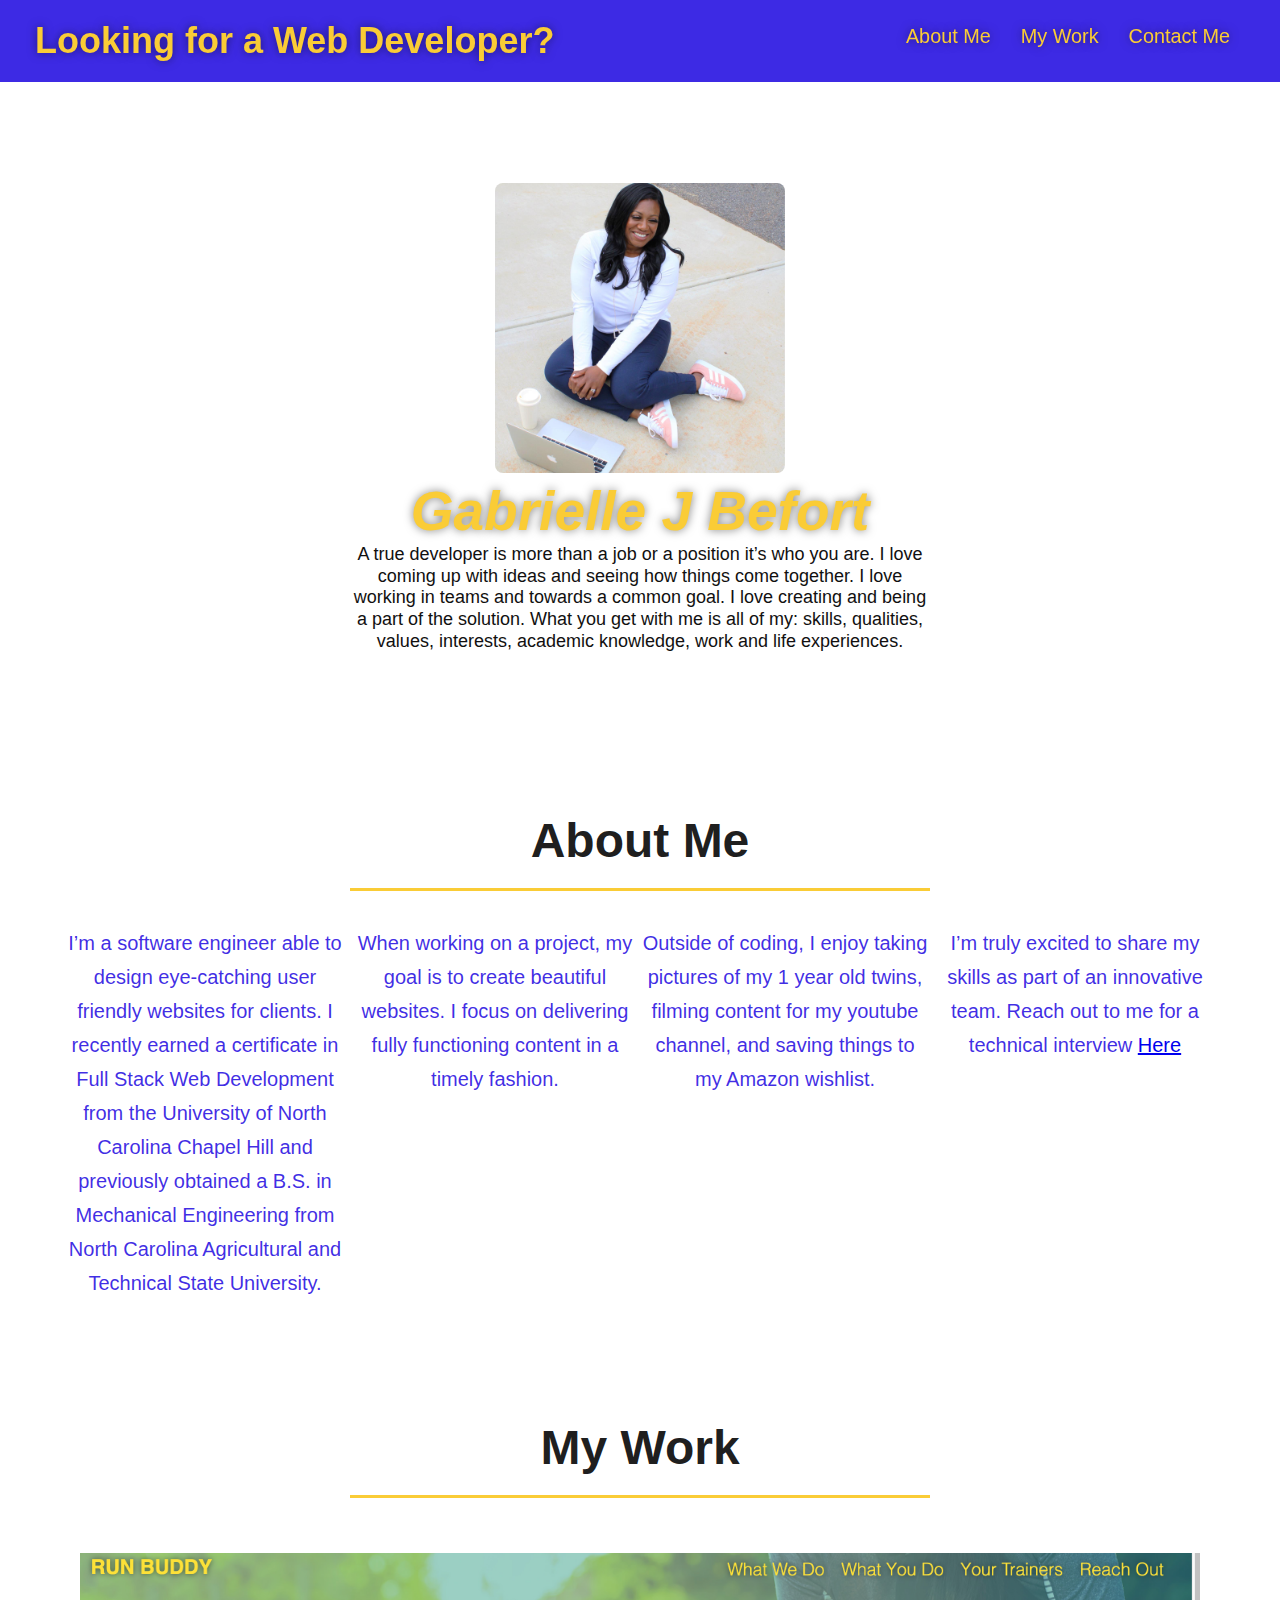
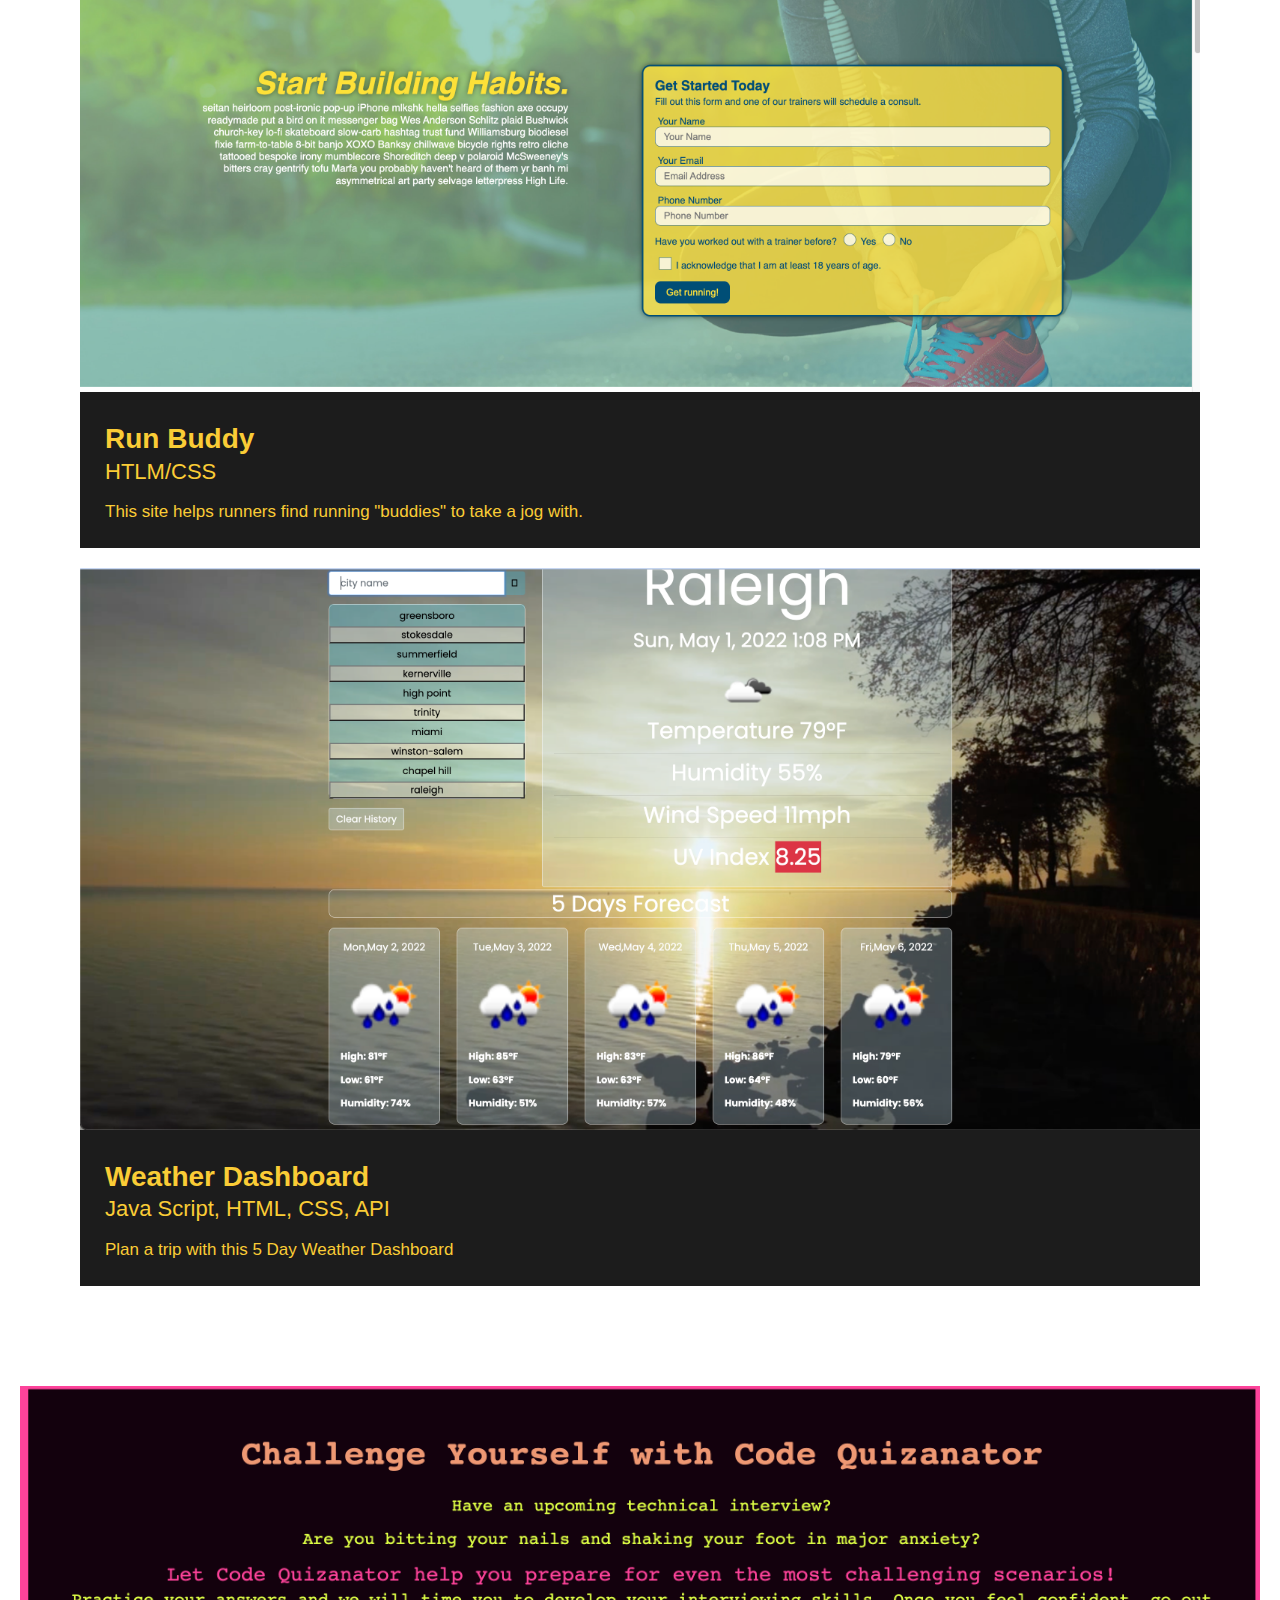
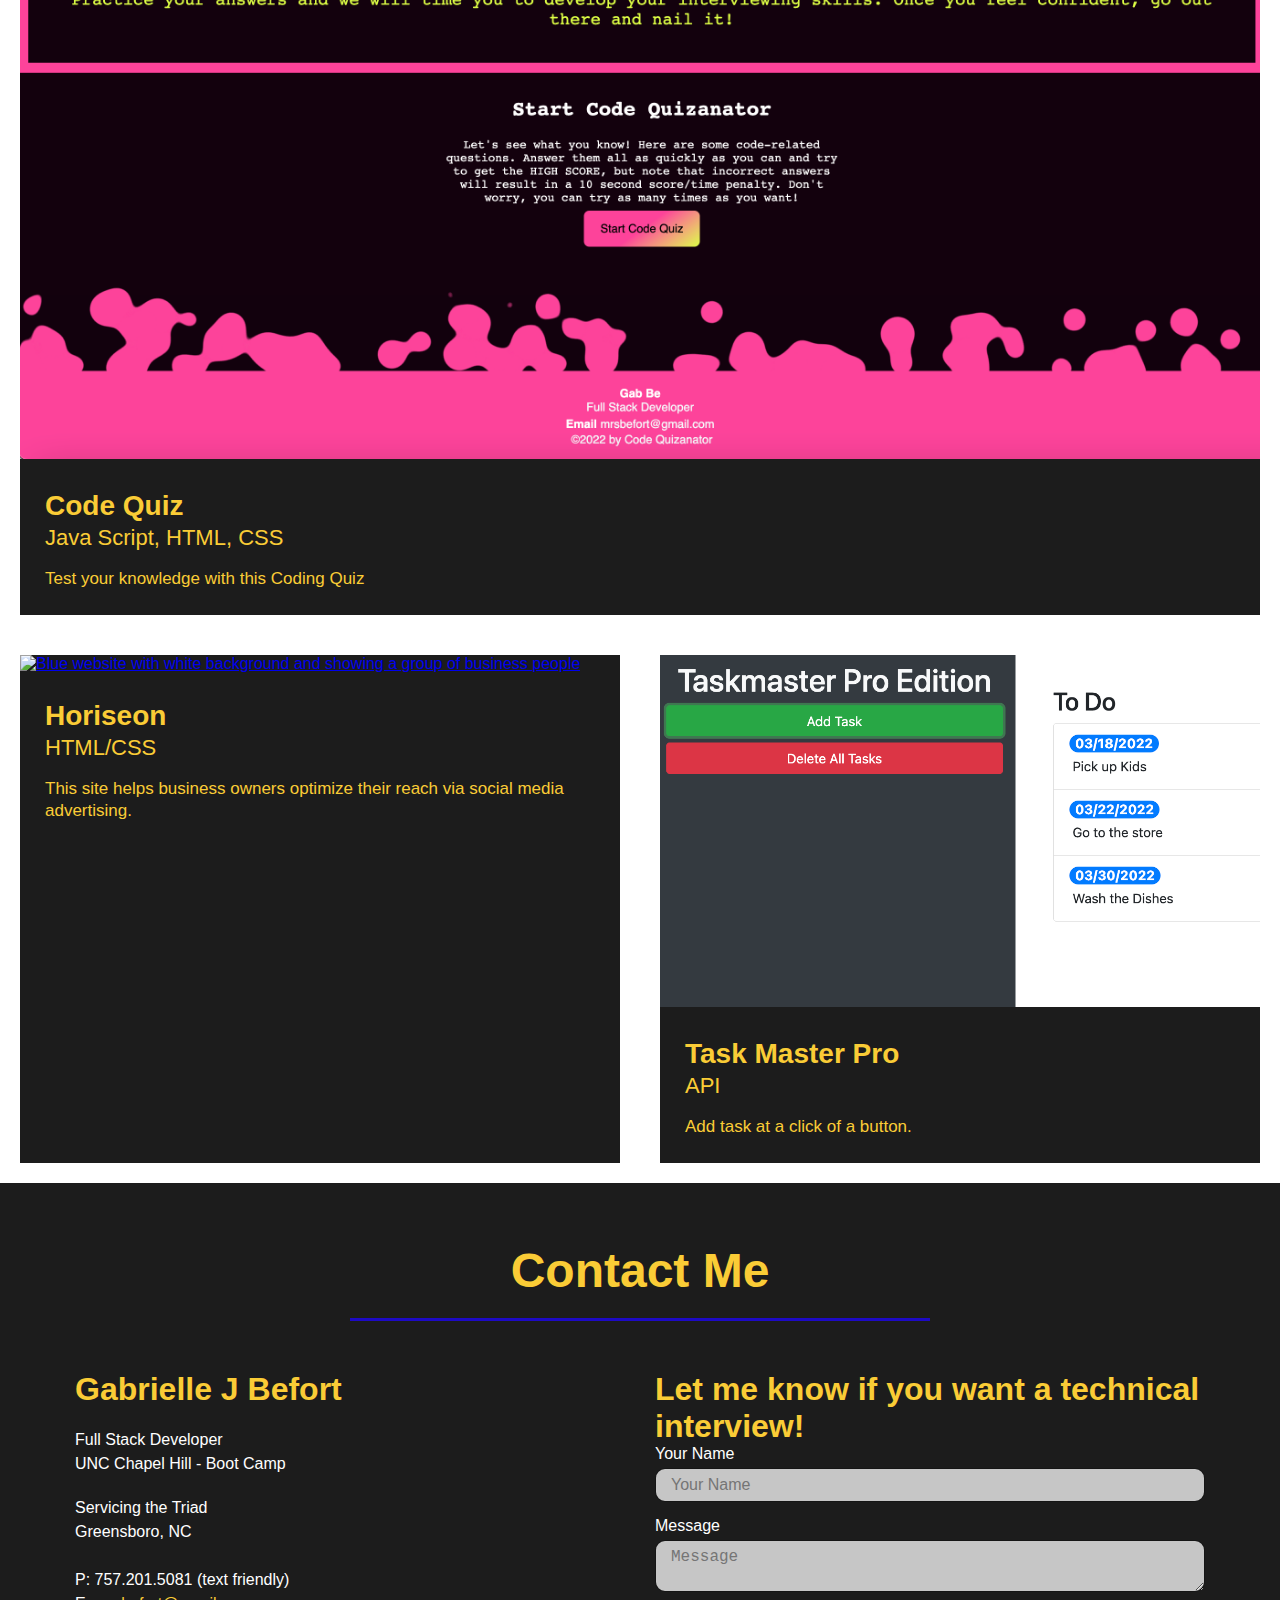
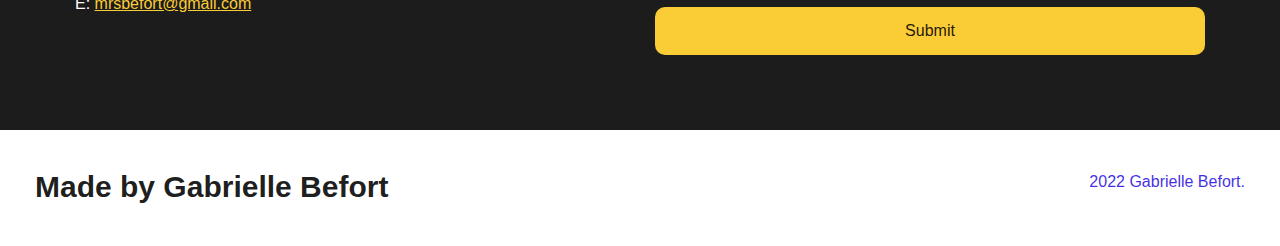
==== index.html @ c963611e "updated profile text" ====
<!DOCTYPE html>
<html lang="en">
  <head>
    <meta charset="UTF-8" />
    <meta name="viewport" content="width=device-width, initial-scale=1.0" />
    <link rel="stylesheet" href="./assets/css/style.css">
    <title>Welcome to my Portfolio</title>
  </head>

  <body>
    <!-- navigation tags on the top header section-->
    <header>
      <h1>
        Looking for a Web Developer?
      </h1>
      <nav>
        <ul>
          <li>
            <a href="#About">About Me</a>
          </li>        
          <li>
            <a href="#Work">My Work</a>
          </li>
          <li>
            <a href="#Contact">Contact Me</a>
          </li>
        </ul>
      </nav>
    </header>
    <!-- end navigation -->

    <!-- Header Start -->
    <section class="hero">
      <div class="hero-cta">
        <img class="pic" src="./assets/images/hero-bg.jpeg">
        <h2>Gabrielle J Befort</h2>
        <p>
            A true developer is more than a job or a position it’s who you are. 
            I love coming up with ideas and seeing how things come together. 
            I love working in teams and towards a common goal. 
            I love creating and being a part of the solution. 
            What you get with me is all of my: skills, qualities, values, interests, 
            academic knowledge, work and life experiences. 
        </p>
      </div>
    </section>
    <!-- End Header -->
    <!-- "About Me" start - <section> -->
    <section id="About" class="intro">
      <div class="flex-row">
        <h2 class="section-title primary-border">
          About Me
        </h2>
      </div>
      <div class="flex-row">
        <p>
          I’m a software engineer able to design eye-catching user friendly websites for clients. I recently earned a certificate in Full Stack Web Development from the University of North Carolina Chapel Hill and previously obtained a B.S. in Mechanical Engineering from North Carolina Agricultural and Technical State University. 
        </p>
        <p>
          When working on a project, my goal is to create beautiful websites. I focus on delivering fully functioning content in a timely fashion. 
        </p>
        <p>
          Outside of coding, I enjoy taking pictures of my 1 year old twins, filming content for my youtube channel, and saving things to my Amazon wishlist.
        </p>
          <p>
          I’m truly excited to share my skills as part of an innovative team. Reach out to me for a technical interview  <a href="#Contact">Here</a>
           </p>
      </div>
    </section>
    <!-- end "About Me" -->

    <!-- "My work" start -->
    <section id="Work">
      <div class="flex-row">
        <h2 class="section-title primary-border">
          My Work
        </h2>
      </div>

      <article class="trainer">
        <a href="https://mrsbefort.github.io/RunRun/">
        <img src="./assets/images/trainer-1.jpg" alt="Running shoe, green webpage showing yellow sign up form" />
      </a>
        <div class="trainer-bio">
          <h3 class="trainer-name">Run Buddy</h3>
          <h4 class="trainer-role">HTLM/CSS</h4>
          <p>This site helps runners find running "buddies" to take a jog with.</p>
        </div>
      </article>

      <article class="trainer">
        <a href="https://mrsbefort.github.io/weatherapp/">
        <img src="./assets/images/image3.png" alt="River in background and sample of forcast showing temp, windspeed, and humitiy" />
        </a>
        <div class="trainer-bio">
          <h3 class="trainer-name">Weather Dashboard</h3>
          <h4 class="trainer-role">Java Script, HTML, CSS, API</h4>
          <p>Plan a trip with this 5 Day Weather Dashboard</p>
        </div>
      </article>
    </div>
  </section>

  <article class="trainer">
    <a href="https://mrsbefort.github.io/coding-quiz/">
    <img src="./assets/images/i1.png" alt="Black background and pink words with a quiz in the center" />
    </a>
    <div class="trainer-bio">
      <h3 class="trainer-name">Code Quiz</h3>
      <h4 class="trainer-role">Java Script, HTML, CSS</h4>
      <p>Test your knowledge with this Coding Quiz</p>
    </div>
  </article>

      <div class="trainers">
        <article class="trainer">
          <a href="https://mrsbefort.github.io/horiseon/">
          <img src="./assets/images/trainer-2.jpg" alt="Blue website with white background and showing a group of business people" />
        </a>
          <div class="trainer-bio">
            <h3 class="trainer-name">Horiseon</h3>
            <h4 class="trainer-role">HTML/CSS</h4>
            <p>This site helps business owners optimize their reach via social media advertising.</p>
            </div>
          </article>

    <article class="trainer">
      <a href="https://mrsbefort.github.io/taskmaster-pro/">
      <img src="./assets/images/trainer-4.jpg" alt="Table showing to add task" />
      </a>
      <div class="trainer-bio">
        <h3 class="trainer-name">Task Master Pro</h3>
        <h4 class="trainer-role">API</h4>
        <p>Add task at a click of a button.</p>
      </div>
    </article>

   
  </div>
</section>
    <!-- "my work" end -->

    <!-- "contact me" -->
    <section id="Contact" class="contact">
      <div class="flex-row">
        <h2 class="section-title secondary-border">
          Contact Me
        </h2>
      </div>

      <div class="contact-info">
        <div>
          <h3>Gabrielle J Befort</h3>
          <p>
            Full Stack Developer 
            <br/>
            UNC Chapel Hill - Boot Camp
          </p>

          <address>
            Servicing the Triad <br/>
            Greensboro, NC <br/>
            <br/>
            P: 757.201.5081 (text friendly)<br/>
            E: <a href="mailto:mrsbefort@gmail.com">mrsbefort@gmail.com</a>
          </address>
          
        </div>

        <div class="contact-form">
          <h3>Let me know if you want a technical interview!</h3>
          <form>
            <label for="contact-name">Your Name</label>
            <input type="text" id="contact-name" placeholder="Your Name" />
        
            <label for="contact-message">Message</label>
            <textarea id="contact-message" placeholder="Message"></textarea>
        
            <button type="submit">Submit</button>
          </form>
        </div>
      </div>
    </section>
    <!-- "contact me" end -->

    <!-- footer -->
    <footer>
      <h2>Made by Gabrielle Befort</h2>
      <div>
       2022 Gabrielle Befort.
      </div>
    </footer>
    <!-- footer end -->
  </body>
</html>
---- assets/css/style.css ----
:root {
    --primary-color: #facc36;
    --secondary-color: rgba(0, 0, 0, 0.89);
    --tertiary-color: rgba(30, 8, 224, 0.863);
  }

  * {
    box-sizing: border-box;
    margin: 0;
    padding: 0;
  }
  
  body {
    color: var(--tertiary-color);
    font-family: Helvetica, Arial, sans-serif;
  }
  
  
  /* HEADER / NAV BAR STYLES START */
  
  header {
    padding: 20px 35px;
    background-color: var(--tertiary-color);
    display: flex;
    justify-content: space-between;
    flex-wrap: wrap;
    position: sticky;
    position: -webkit-sticky;
    top: 0;
  }
  
  header h1 {
    font-weight: bold;
    margin: 0;
    font-size: 36px;
    color: var(--primary-color);
    text-shadow: 0 0 10px rgba(0, 0, 0, 0.5);
  }
  
  header a {
    text-decoration: none;
    color: var(--primary-color);
  }
  
  header nav {
    margin: 5px 0;
  }
  
  header nav ul {
    display: flex;
    flex-wrap: wrap;
    justify-content: space-between;
    align-items: center;
    list-style: none;
  }
  
  header nav ul li a {
    padding: 10px 15px;
    font-weight: lighter;
    font-size: 1.55vw;
    text-shadow: 0 0 10px rgba(0, 0, 0, 0.5);
  }
  
  header nav ul li a:hover {
    background: var(--primary-color);
    color: var(--secondary-color);
    border-radius: 15px;
    text-shadow: none;
  }
  
  /* HEADER / NAVBAR STYLES END */
  
  
  
  /* FOOTER STYLES START */
  footer {
  
    padding: 40px 35px;
    display: flex;
    justify-content: space-between;
    flex-wrap: wrap;
    width: 100%;
  }
  
  footer h2 {
    color: var(--secondary-color);
    font-size: 30px;
    margin: 0;
  }
  
  footer div {
    line-height: 1.5;
    text-align: right;
  }
  
  footer a {
    color: var(--secondary-color);
  }
  /* END FOOTER STYLES */
  
  /* STYLE ALL SECTION TAGS */
  section {
    padding: 60px;
  }
  
  /* HERO STYLES START */
  .hero {
   
   
    display: flex;
    justify-content: center;
    flex-wrap: wrap;
    align-items: flex-start;
  
    
  }

  .pic {
 max-width: 50%;
  height: auto;
  border-radius: 8px;
  }

  .hero-cta {
    width: 50%;
    text-align: center;
    margin: 3.5%;
    color: rgb(17, 16, 16);
    font-size: 18px;
    line-height: 1.2;
  }
  
  .hero-cta h2 {
    font-style: italic;
    font-size: 55px;
    color: var(--primary-color);
    text-shadow: 0 0 10px rgba(0, 0, 0, 0.5);
  }
  /* HERO STYLES END */
  
  
  /* SECTION TITLE STYLES START */
  .section-title {
    font-size: 48px;
    border-bottom: 3px solid;
    color: var(--secondary-color);
    padding-bottom: 20px;
    text-align: center;
    margin: 0 auto 35px auto;
    width: 50%;
  }
  
  .primary-border {
    border-color: var(--primary-color);
  }
  
  .secondary-border {
    border-color: var(--tertiary-color);
  }
  /* SECTION TITLE STYLES END */
  
  /* About Me STYLES */
  .intro p {
    line-height: 1.7;
    color: var(--tertiary-color);
    width: 80%;
    margin: 0 auto;
    font-size: 20px;
    text-align: center;
  }
  /* About Me STYLES END */
  

  /* My Portfolio Examples START */
  .trainers {
    width: 100%;
    margin: 0 auto;
    display: flex;
    flex-wrap: wrap;
    justify-content: space-around;
  }
  
  .own {
    width: 100;
    height: 40%;
  }
  .trainer {
    margin: 20px;
    flex: 1;
    background: var(--secondary-color);
    color: var(--primary-color);
  }
  
  .trainer img {
    width: 100%;
  }
  
  .trainer-bio {
    padding: 25px;
    line-height: 1.3;
  }
  
  .trainer-bio h3 {
    font-size: 28px;
  }
  
  .trainer-bio h4 {
    font-weight: lighter;
    font-size: 22px;
    margin-bottom: 15px;
  }
  
  .trainer-bio p {
    font-size: 17px;
  }
  /* My Portfolio Examples STYLES END */
  
  /* REACH OUT STYLES START */
  .contact {
    background: var(--secondary-color);
  }
  
  .contact h2 {
    color: var(--primary-color);
  }
  
  .contact-info {
    display: flex;
    justify-content: space-between;
    flex-wrap: wrap;
  }
  
  .contact-info > * {
    flex: 1;
    margin: 15px;
  }
  
  .contact-info iframe {
    height: 400px;
  }
  
  .contact-info div {
    color: white;
  }
  
  .contact-info h3 {
    color: var(--primary-color);
    font-size: 32px;
  }
  
  .contact-info p, .contact-info address {
    margin: 20px 0;
    line-height: 1.5;
    font-size: 16px;
    font-style: normal;
  }
  
  .contact-form input, .contact-form textarea {
    border: 1px solid var(--secondary-color);
    display: block;
    padding: 7px 15px;
    font-size: 16px;
    color: var(--secondary-color);
    width: 100%;
    margin-bottom: 15px;
    margin-top: 5px;
    border-radius: 10px;
    background-color: rgba(255,255,255, 0.75);
  }
  
  .contact-form input:focus, .contact-form textarea:focus {
    background-color: rgba(255,255,255, 1);
    outline: none;
  }
  
  .contact-form button {
    width: 100%;
    border: none;
    background: var(--primary-color);
    color: var(--secondary-color);
    text-align: center;
    padding: 15px 0;
    font-size: 16px;
    border-radius: 10px;
  }
  
  .contact-form button:hover {
    color: var(--primary-color);
    background: var(--tertiary-color);
  }
  
  .contact-info a {
    color: var(--primary-color);
  }
  /* REACH OUT STYLES END */
  
  /* UTILITIES */
  .text-left {
    text-align: left;
  }
  
  .text-right {
    text-align: right;
  }
  
  .flex-row {
    display: flex;
  }
  
  /* MEDIA QUERY FOR SMALLER DESKTOP SCREENS AND SMALLER */
  @media screen and (max-width: 980px) {
    header {
      padding-bottom: 0;
      justify-content: center;
      position: relative;
    }
  
    header h1 {
      width: 100%;
      text-align: center;
    }
  
    header nav ul {
      margin-top: 20px;
      width: 100%;
      justify-content: center;
    }
  
    header nav ul li a {
      font-size: 20px;
    }
  
    footer h2, footer div {
      text-align: center;
      width: 100%;
    }
  
    .hero-cta, .hero-form {
      width: 100%;
    }
    
    .hero-cta {
      text-align: center;
    }
  
    .section-title {
      width: 80%;
    }
    
    .trainer {
      flex: 0 70%;
    }
    
    .contact-info iframe{
      flex: 1 100%;
    }
  }
  
  /* MEDIA QUERY FOR TABLETS AND SMALLER */
  @media screen and (max-width: 768px) {
    section {
      padding: 30px 15px;
    }
  
    .step h3 {
      flex: 1 100%;
      text-align: center;
    }
  
    .step-info {
      flex: 2 100%;
      text-align: center;
      justify-content: center;
    }
  
    .step-img {
      flex: 0 32%;
      margin-right: 0;
      margin-top: 15px;
      margin-bottom: 15px;
    }
  
    .step-text {
      flex: 100%;  
    }
  
    .trainer-bio h3, .trainer-bio h4 {
      display: block;
    }
  }
  
  /* MEDIA QUERY FOR MOBILE PHONES AND SMALLER */
  @media screen and (max-width: 575px) {
    .hero-form button {
      width: 100%;
    }
  
    .section-title {
      width: 95%;
    }
  
    .intro p {
      width: 100%;
    }
  
    .trainer {
      flex: 0 100%;
    }
  
    .contact-info {
      text-align: center;
    }
  
    .contact-info > * {
      flex: 0 100%;
    }
  
    .contact-form {
      order: 3;
    }
  }
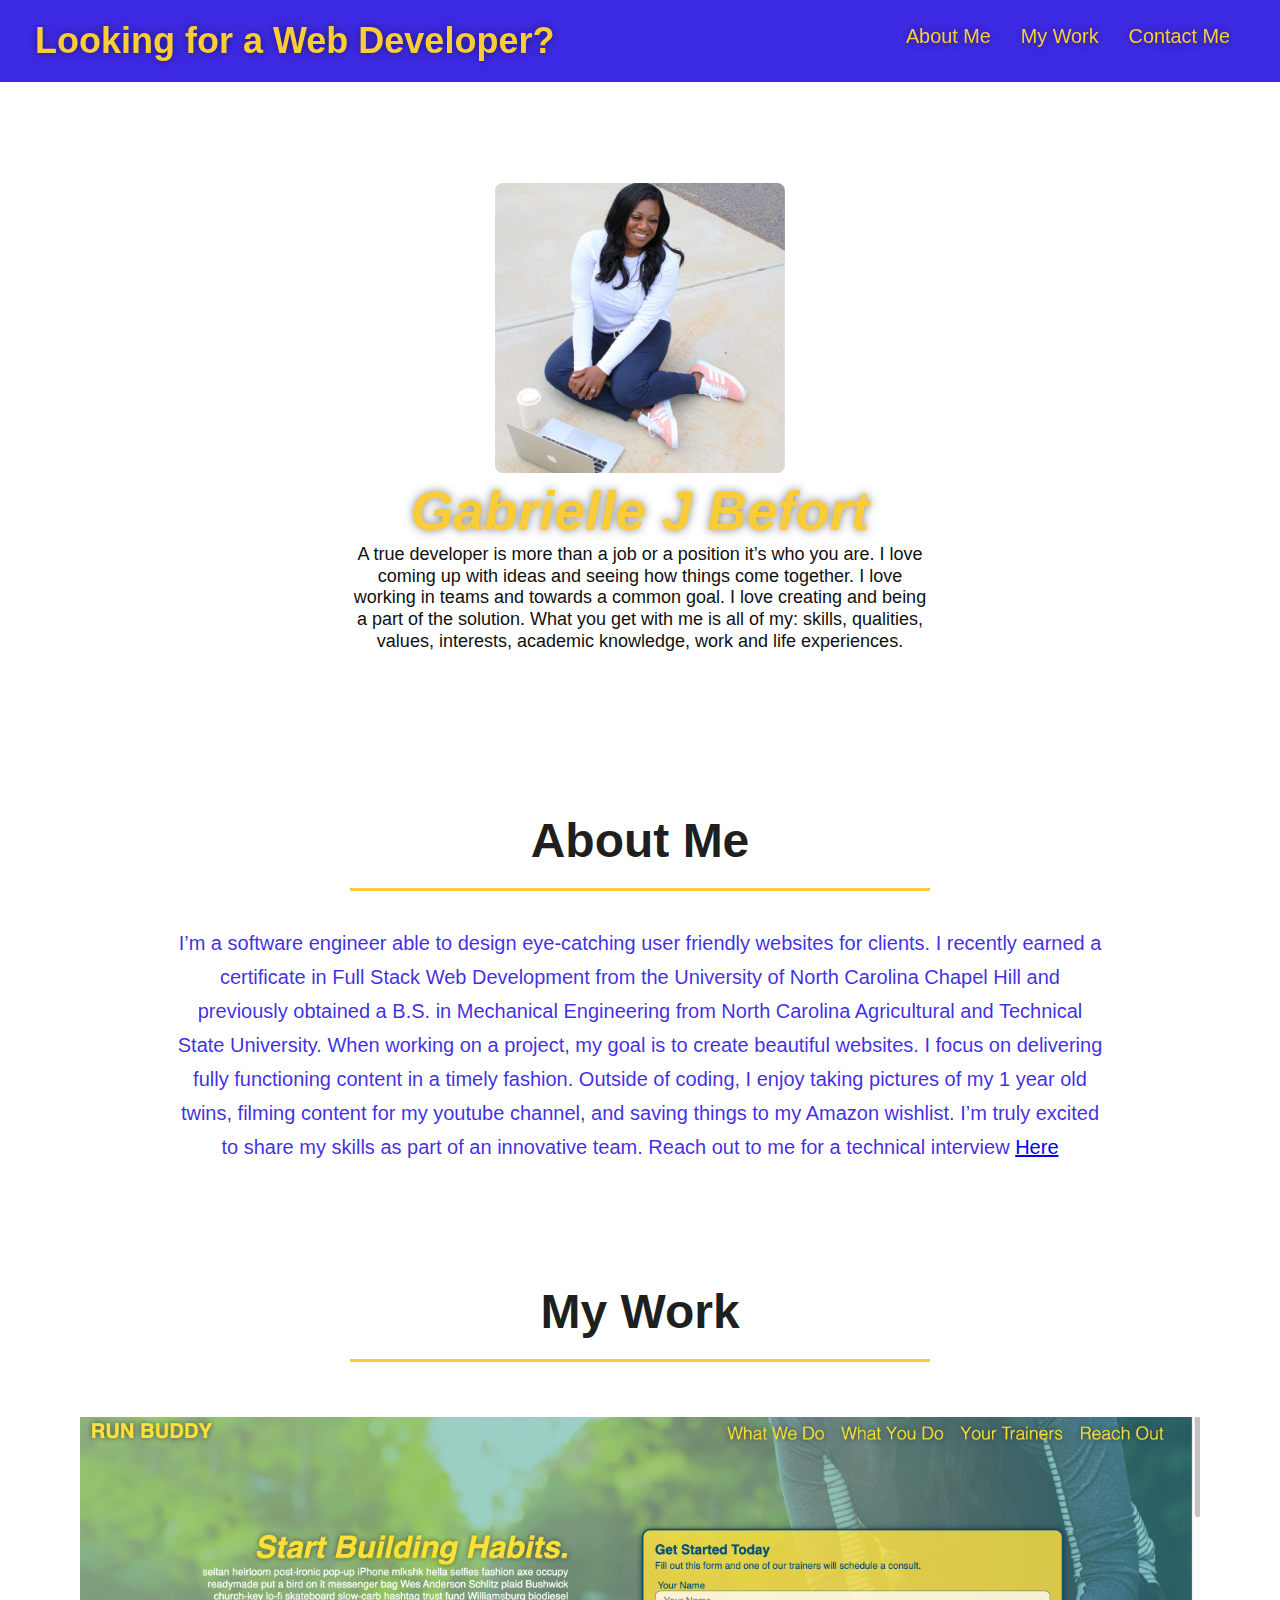
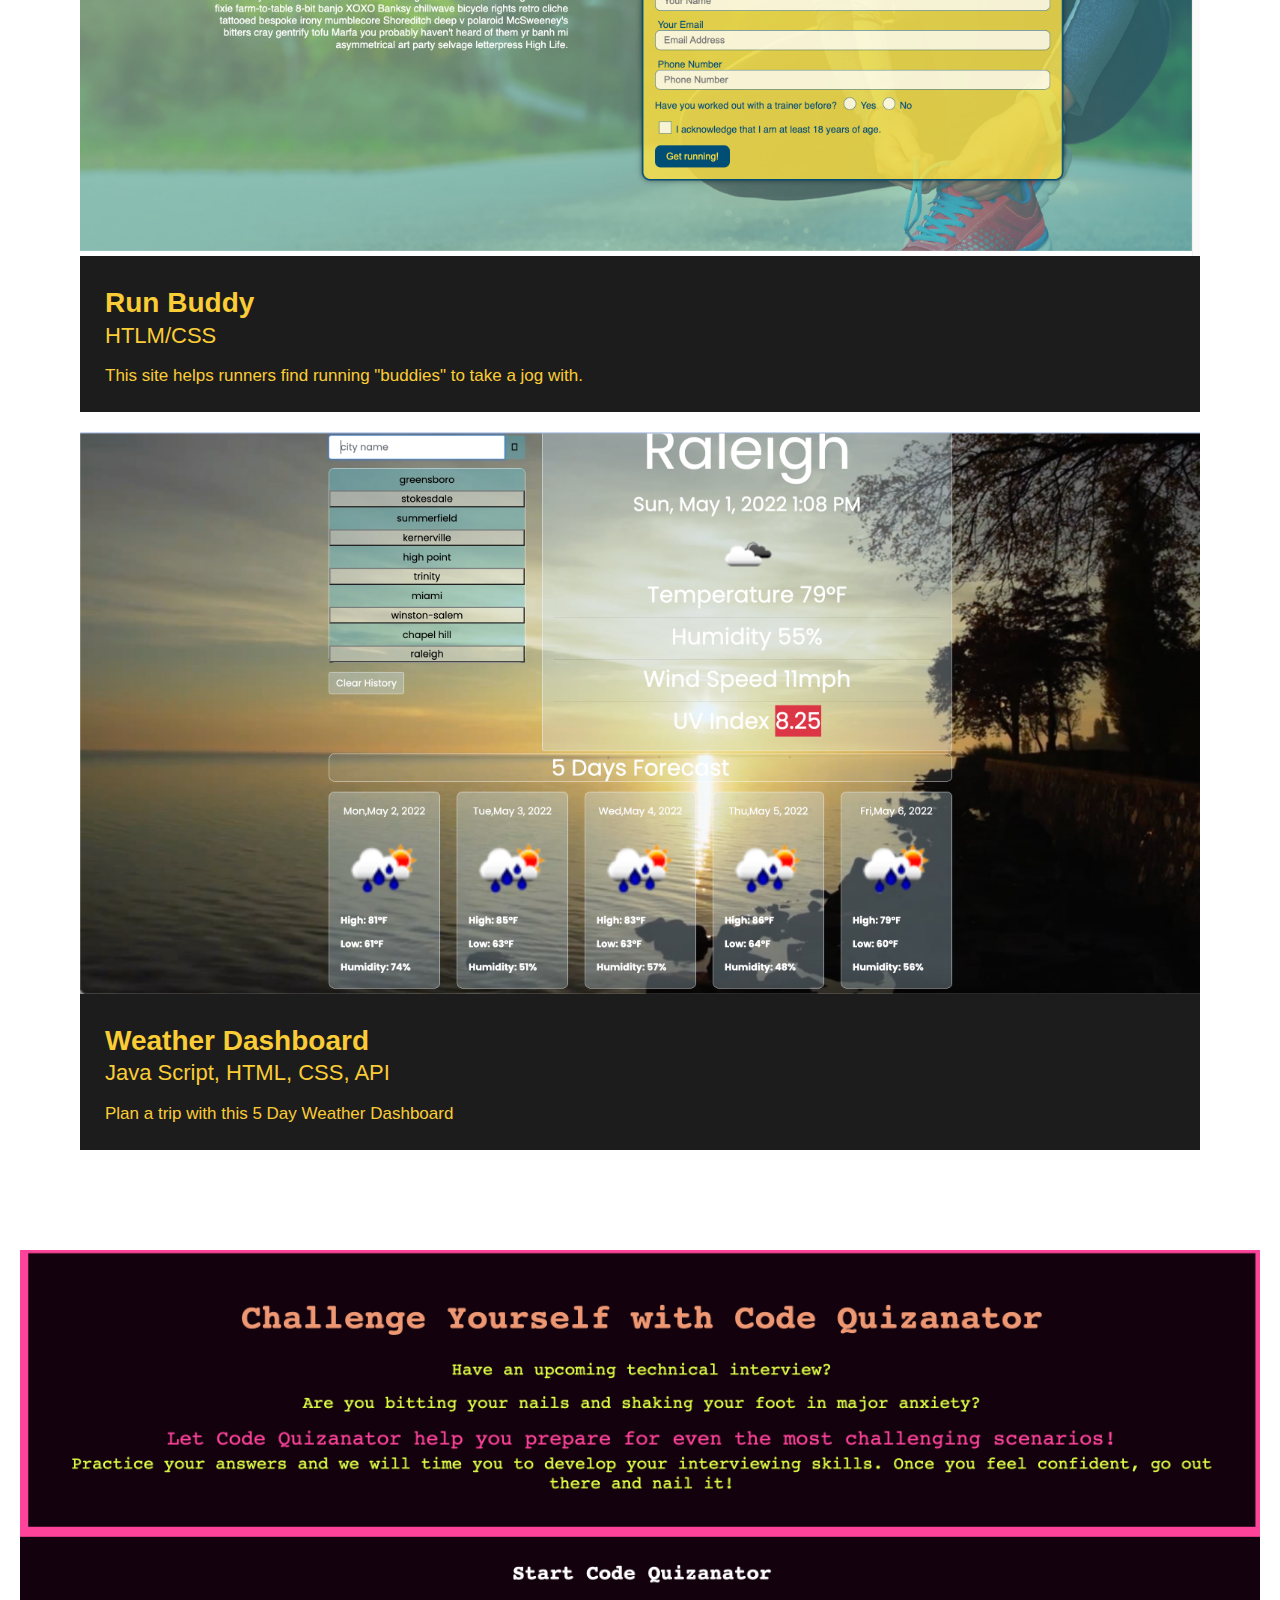
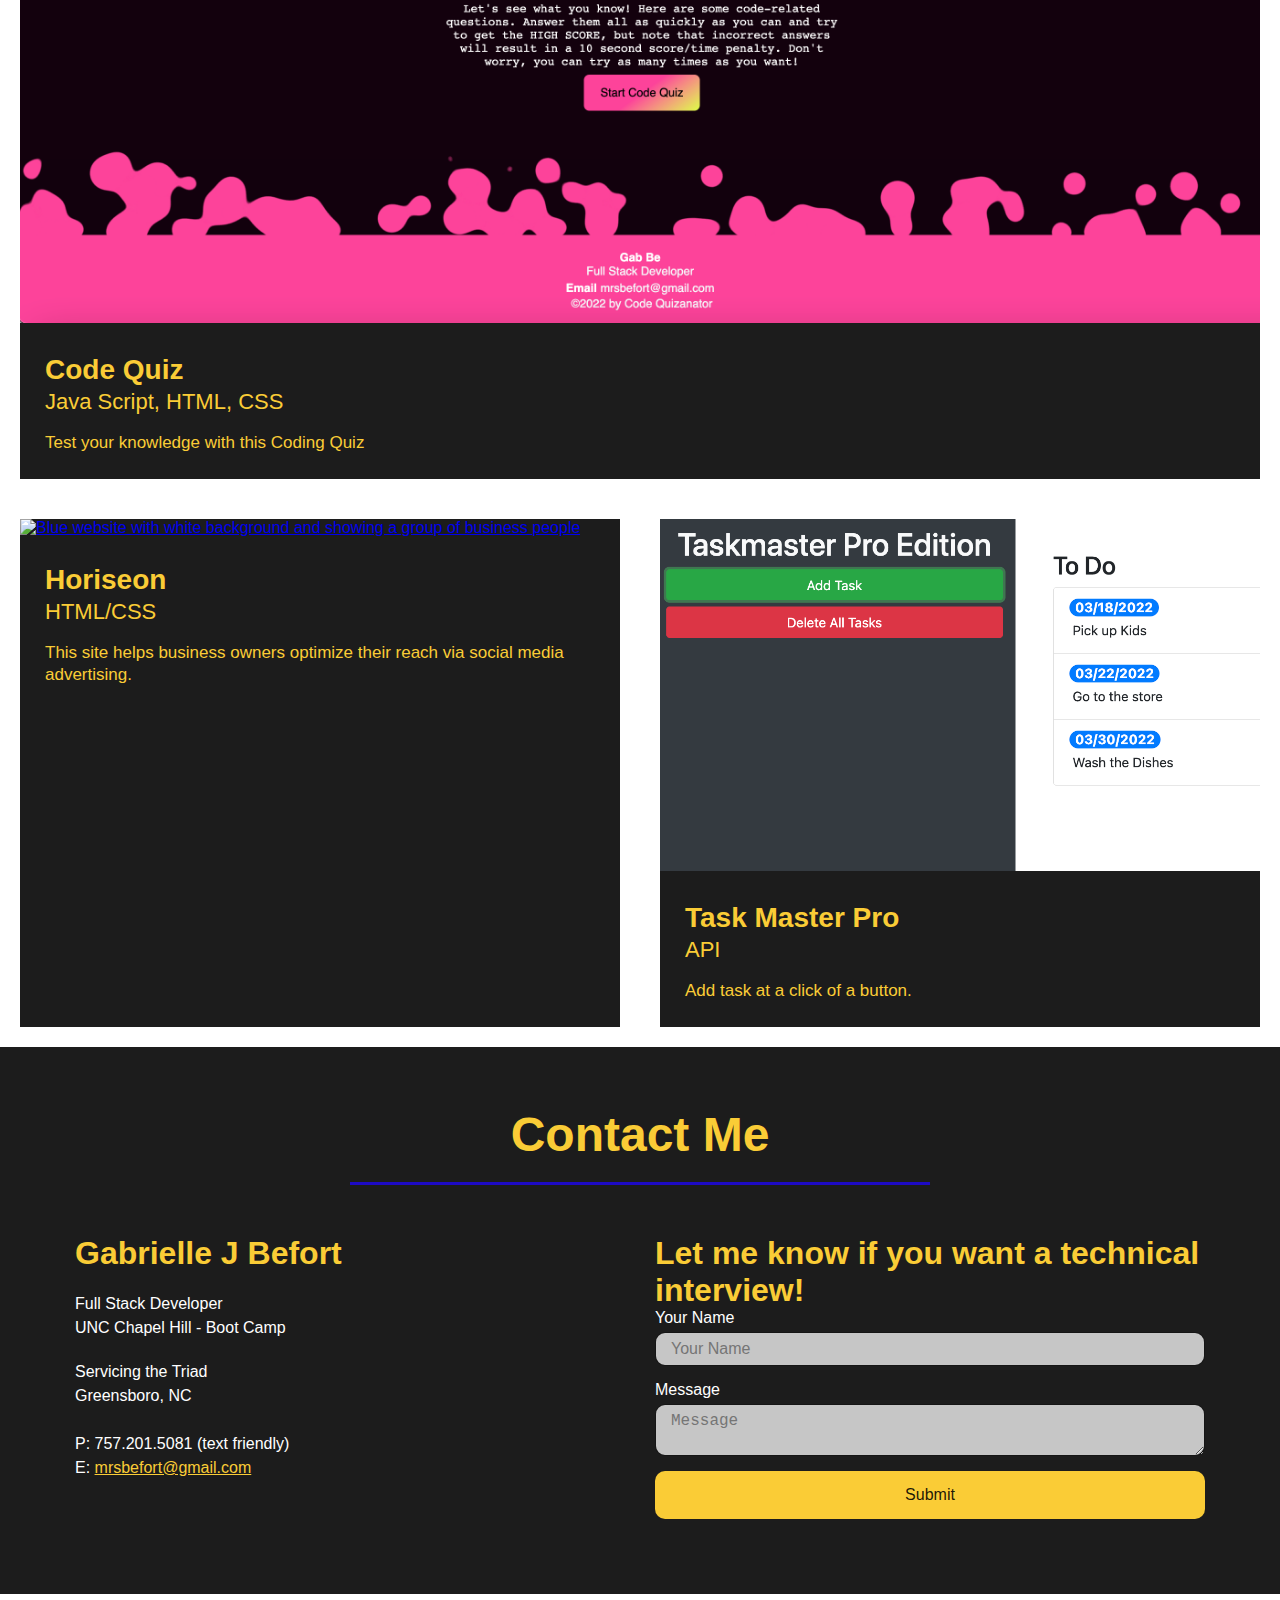
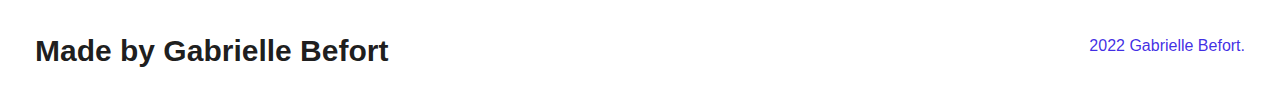
==== commit e0b73528: "centering text" ====
--- a/index.html
+++ b/index.html
@@ -55,14 +55,11 @@
       <div class="flex-row">
         <p>
           I’m a software engineer able to design eye-catching user friendly websites for clients. I recently earned a certificate in Full Stack Web Development from the University of North Carolina Chapel Hill and previously obtained a B.S. in Mechanical Engineering from North Carolina Agricultural and Technical State University. 
-        </p>
-        <p>
+        
           When working on a project, my goal is to create beautiful websites. I focus on delivering fully functioning content in a timely fashion. 
-        </p>
-        <p>
+       
           Outside of coding, I enjoy taking pictures of my 1 year old twins, filming content for my youtube channel, and saving things to my Amazon wishlist.
-        </p>
-          <p>
+        
           I’m truly excited to share my skills as part of an innovative team. Reach out to me for a technical interview  <a href="#Contact">Here</a>
            </p>
       </div>
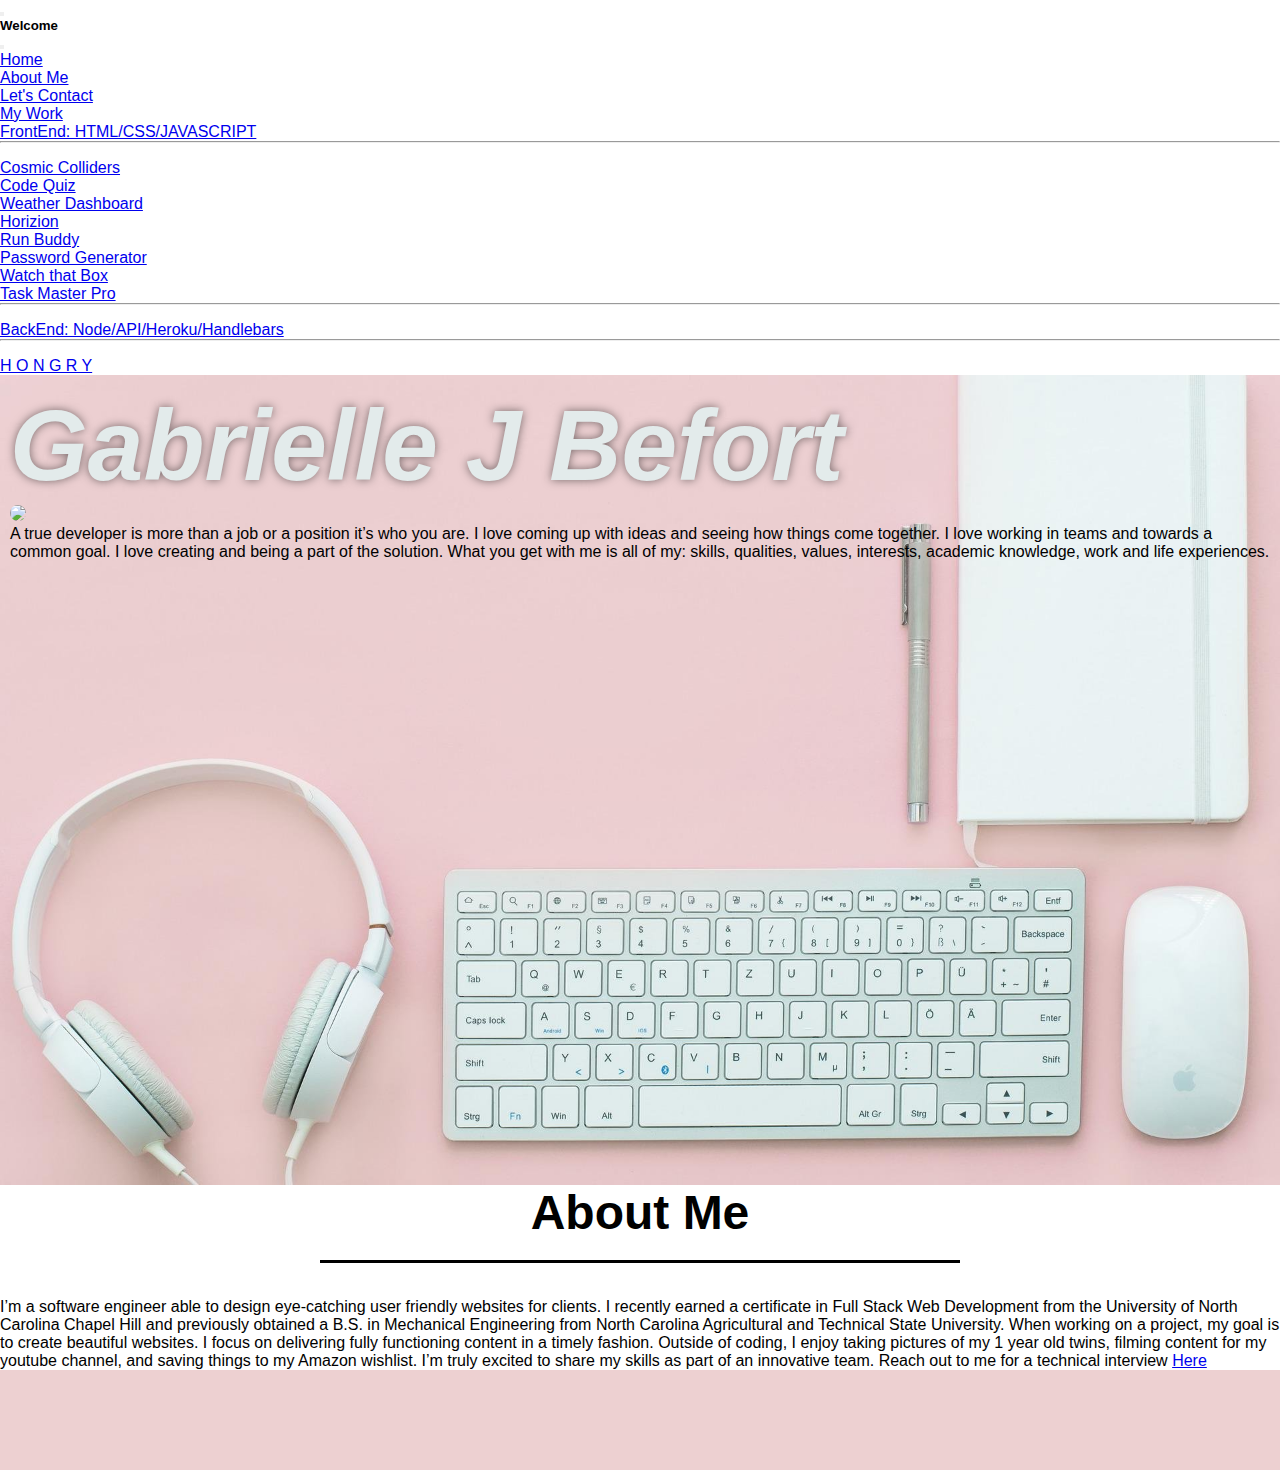
==== commit 105ac9f0: "using bootstrap layout" ====
--- a/index.html
+++ b/index.html
@@ -1,192 +1,168 @@
-<!DOCTYPE html>
+<!doctype html>
 <html lang="en">
   <head>
-    <meta charset="UTF-8" />
-    <meta name="viewport" content="width=device-width, initial-scale=1.0" />
-    <link rel="stylesheet" href="./assets/css/style.css">
-    <title>Welcome to my Portfolio</title>
-  </head>
-
+    <meta charset="utf-8">
+    <meta name="viewport" content="width=device-width, initial-scale=1">
+    <title>GABRIELLE BEFORT FULL STACK WEB DEVELOPER PORTFOLIO</title>
+      <link href="https://cdn.jsdelivr.net/npm/bootstrap@5.2.0-beta1/dist/css/bootstrap.min.css" rel="stylesheet" integrity="sha384-0evHe/X+R7YkIZDRvuzKMRqM+OrBnVFBL6DOitfPri4tjfHxaWutUpFmBp4vmVor" crossorigin="anonymous">
+      <link rel="stylesheet" href="./assets/css/style.css">
+    </head>
   <body>
-    <!-- navigation tags on the top header section-->
-    <header>
-      <h1>
-        Looking for a Web Developer?
-      </h1>
-      <nav>
-        <ul>
-          <li>
-            <a href="#About">About Me</a>
-          </li>        
-          <li>
-            <a href="#Work">My Work</a>
-          </li>
-          <li>
-            <a href="#Contact">Contact Me</a>
-          </li>
-        </ul>
-      </nav>
-    </header>
-    <!-- end navigation -->
-
-    <!-- Header Start -->
-    <section class="hero">
-      <div class="hero-cta">
-        <img class="pic" src="./assets/images/hero-bg.jpeg">
-        <h2>Gabrielle J Befort</h2>
-        <p>
-            A true developer is more than a job or a position it’s who you are. 
+    <!-- Off canvas Navbar -->
+    <nav class="navbar fixed-top">
+      <div class="container-fluid">
+        <button class="navbar-toggler" type="button" data-bs-toggle="offcanvas" data-bs-target="#offcanvasNavbar" aria-controls="offcanvasNavbar">
+          <span class="navbar-toggler-icon"></span>
+        </button>
+        <div class="offcanvas offcanvas-end" tabindex="-1" id="offcanvasNavbar" aria-labelledby="offcanvasNavbarLabel">
+          <div class="offcanvas-header">
+            <h5 class="offcanvas-title" id="offcanvasNavbarLabel">Welcome</h5>
+            <button type="button" class="btn-close" data-bs-dismiss="offcanvas" aria-label="Close"></button>
+          </div>
+          <div class="offcanvas-body">
+            <ul class="navbar-nav justify-content-end flex-grow-1 pe-3">
+              <li class="nav-item">
+                <a class="nav-link active" aria-current="page" href="#Home">Home</a>
+              </li>
+              <li class="nav-item">
+                <a class="nav-link" href="#About">About Me</a>
+              </li>
+              <li class="nav-item">
+                <a class="nav-link" href="#Contact">Let's Contact</a>
+              </li>
+              <li class="nav-item dropdown">
+                <a class="nav-link dropdown-toggle" href="#" id="offcanvasNavbarDropdown" role="button" data-bs-toggle="dropdown" aria-expanded="false">
+                  My Work
+                </a>
+                <ul class="dropdown-menu" aria-labelledby="offcanvasNavbarDropdown">
+                  <li><a class="dropdown-item" href="#">FrontEnd: HTML/CSS/JAVASCRIPT</a></li>
+                  <li>
+                    <hr class="dropdown-divider">
+                  </li>
+                  <li><a class="dropdown-item" href="#">Cosmic Colliders</a></li>
+                  <li><a class="dropdown-item" href="#">Code Quiz</a></li>
+                  <li><a class="dropdown-item" href="#">Weather Dashboard</a></li>
+                  <li><a class="dropdown-item" href="#">Horizion</a></li>
+                  <li><a class="dropdown-item" href="#">Run Buddy</a></li>
+                  <li><a class="dropdown-item" href="#">Password Generator</a></li>
+                  <li><a class="dropdown-item" href="#">Watch that Box</a></li>
+                  <li><a class="dropdown-item" href="#">Task Master Pro</a></li>        
+                  <li>
+                    <hr class="dropdown-divider">
+                  </li>      
+                  <li><a class="dropdown-item" href="#">BackEnd: Node/API/Heroku/Handlebars</a></li>
+                  <li>
+                    <hr class="dropdown-divider">
+                  </li>
+                  <li><a class="dropdown-item" href="#">H O N G R Y</a></li>
+                </ul>
+              </li>
+            </ul>
+          </div>
+        </div>
+      </div>
+    </nav>
+    <!--End of Navbar-->
+    <!--Hero-->
+    <div class="container-fluid" href="#Home">
+      <section class="hero">
+        <div class="hero-cta">
+          <h2 class="hero-ctaa">Gabrielle J Befort</h2>
+          <image class="pic" src="../Portfolio/assets/images/hero-bg.jpeg"></image>
+          <div class="container-sm">A true developer is more than a job or a position it’s who you are. 
             I love coming up with ideas and seeing how things come together. 
             I love working in teams and towards a common goal. 
             I love creating and being a part of the solution. 
             What you get with me is all of my: skills, qualities, values, interests, 
             academic knowledge, work and life experiences. 
-        </p>
+          </div>         
+        </div>
+      </section>
+    </div>
+    <!-- End of Hero -->
+    <!-- "About Me" start-->
+    <div class="container-fluid" href="#About">
+      <div class="flex-row">
+        <h2 class="section-title primary-border">About Me</h2>
       </div>
-    </section>
-    <!-- End Header -->
-    <!-- "About Me" start - <section> -->
-    <section id="About" class="intro">
-      <div class="flex-row">
-        <h2 class="section-title primary-border">
-          About Me
-        </h2>
+      <div class="container-sm"> I’m a software engineer able to design eye-catching user friendly websites for clients. 
+        I recently earned a certificate in Full Stack Web Development from the University of North Carolina Chapel Hill and previously obtained a B.S. in Mechanical Engineering from North Carolina Agricultural and Technical State University. 
+        When working on a project, my goal is to create beautiful websites. I focus on delivering fully functioning content in a timely fashion. 
+        Outside of coding, I enjoy taking pictures of my 1 year old twins, filming content for my youtube channel, and saving things to my Amazon wishlist. 
+        I’m truly excited to share my skills as part of an innovative team. Reach out to me for a technical interview  <a href="#Contact">Here</a>
       </div>
-      <div class="flex-row">
-        <p>
-          I’m a software engineer able to design eye-catching user friendly websites for clients. I recently earned a certificate in Full Stack Web Development from the University of North Carolina Chapel Hill and previously obtained a B.S. in Mechanical Engineering from North Carolina Agricultural and Technical State University. 
-        
-          When working on a project, my goal is to create beautiful websites. I focus on delivering fully functioning content in a timely fashion. 
-       
-          Outside of coding, I enjoy taking pictures of my 1 year old twins, filming content for my youtube channel, and saving things to my Amazon wishlist.
-        
-          I’m truly excited to share my skills as part of an innovative team. Reach out to me for a technical interview  <a href="#Contact">Here</a>
-           </p>
       </div>
-    </section>
-    <!-- end "About Me" -->
+      </div>
+      <!-- end "About Me" -->
+  <!--Contact-->
 
-    <!-- "My work" start -->
-    <section id="Work">
-      <div class="flex-row">
-        <h2 class="section-title primary-border">
-          My Work
-        </h2>
-      </div>
-
-      <article class="trainer">
-        <a href="https://mrsbefort.github.io/RunRun/">
-        <img src="./assets/images/trainer-1.jpg" alt="Running shoe, green webpage showing yellow sign up form" />
-      </a>
-        <div class="trainer-bio">
-          <h3 class="trainer-name">Run Buddy</h3>
-          <h4 class="trainer-role">HTLM/CSS</h4>
-          <p>This site helps runners find running "buddies" to take a jog with.</p>
-        </div>
-      </article>
-
-      <article class="trainer">
-        <a href="https://mrsbefort.github.io/weatherapp/">
-        <img src="./assets/images/image3.png" alt="River in background and sample of forcast showing temp, windspeed, and humitiy" />
-        </a>
-        <div class="trainer-bio">
-          <h3 class="trainer-name">Weather Dashboard</h3>
-          <h4 class="trainer-role">Java Script, HTML, CSS, API</h4>
-          <p>Plan a trip with this 5 Day Weather Dashboard</p>
-        </div>
-      </article>
-    </div>
-  </section>
-
-  <article class="trainer">
-    <a href="https://mrsbefort.github.io/coding-quiz/">
-    <img src="./assets/images/i1.png" alt="Black background and pink words with a quiz in the center" />
-    </a>
-    <div class="trainer-bio">
-      <h3 class="trainer-name">Code Quiz</h3>
-      <h4 class="trainer-role">Java Script, HTML, CSS</h4>
-      <p>Test your knowledge with this Coding Quiz</p>
-    </div>
-  </article>
-
-      <div class="trainers">
-        <article class="trainer">
-          <a href="https://mrsbefort.github.io/horiseon/">
-          <img src="./assets/images/trainer-2.jpg" alt="Blue website with white background and showing a group of business people" />
-        </a>
-          <div class="trainer-bio">
-            <h3 class="trainer-name">Horiseon</h3>
-            <h4 class="trainer-role">HTML/CSS</h4>
-            <p>This site helps business owners optimize their reach via social media advertising.</p>
-            </div>
-          </article>
-
-    <article class="trainer">
-      <a href="https://mrsbefort.github.io/taskmaster-pro/">
-      <img src="./assets/images/trainer-4.jpg" alt="Table showing to add task" />
-      </a>
-      <div class="trainer-bio">
-        <h3 class="trainer-name">Task Master Pro</h3>
-        <h4 class="trainer-role">API</h4>
-        <p>Add task at a click of a button.</p>
-      </div>
-    </article>
-
-   
-  </div>
-</section>
-    <!-- "my work" end -->
-
-    <!-- "contact me" -->
-    <section id="Contact" class="contact">
-      <div class="flex-row">
-        <h2 class="section-title secondary-border">
-          Contact Me
-        </h2>
-      </div>
-
-      <div class="contact-info">
-        <div>
-          <h3>Gabrielle J Befort</h3>
-          <p>
-            Full Stack Developer 
-            <br/>
-            UNC Chapel Hill - Boot Camp
-          </p>
-
-          <address>
-            Servicing the Triad <br/>
-            Greensboro, NC <br/>
-            <br/>
-            P: 757.201.5081 (text friendly)<br/>
-            E: <a href="mailto:mrsbefort@gmail.com">mrsbefort@gmail.com</a>
-          </address>
-          
-        </div>
-
-        <div class="contact-form">
-          <h3>Let me know if you want a technical interview!</h3>
-          <form>
-            <label for="contact-name">Your Name</label>
-            <input type="text" id="contact-name" placeholder="Your Name" />
-        
-            <label for="contact-message">Message</label>
-            <textarea id="contact-message" placeholder="Message"></textarea>
-        
-            <button type="submit">Submit</button>
-          </form>
-        </div>
-      </div>
-    </section>
-    <!-- "contact me" end -->
-
-    <!-- footer -->
-    <footer>
-      <h2>Made by Gabrielle Befort</h2>
-      <div>
-       2022 Gabrielle Befort.
+    <!--Footer-->
+    <footer class=" text-center text-black">
+      <!-- Grid container -->
+      <div class="container p-4 pb-0">
+        <!-- Section: Social media -->
+        <section class="mb-4">
+          <!-- Facebook -->
+          <a
+            class="btn btn-primary btn-floating m-1"
+            style="background-color: #3b5998;"
+            href="#!"
+            role="button"
+            ><i class="fab fa-facebook-f"></i
+          ></a>
+    
+          <!-- Twitter -->
+          <a
+            class="btn btn-primary btn-floating m-1"
+            style="background-color: #55acee;"
+            href="#!"
+            role="button"
+            ><i class="fab fa-twitter"></i
+          ></a>
+    
+          <!-- Google -->
+          <a
+            class="btn btn-primary btn-floating m-1"
+            style="background-color: #dd4b39;"
+            href="#!"
+            role="button"
+            ><i class="fab fa-google"></i
+          ></a>
+    
+          <!-- Instagram -->
+          <a
+            class="btn btn-primary btn-floating m-1"
+            style="background-color: #ac2bac;"
+            href="#!"
+            role="button"
+            ><i class="fab fa-instagram"></i
+          ></a>
+    
+          <!-- Linkedin -->
+          <a
+            class="btn btn-primary btn-floating m-1"
+            style="background-color: #0082ca;"
+            href="#!"
+            role="button"
+            ><i class="fab fa-linkedin-in"></i
+          ></a>
+          <!-- Github -->
+          <a
+            class="btn btn-primary btn-floating m-1"
+            style="background-color: #333333;"
+            href="#!"
+            role="button"
+            ><i class="fab fa-github"></i
+          ></a>
+        </section>
+        <!-- Section: Social media -->
       </div>
     </footer>
-    <!-- footer end -->
+    <!--Javascripts-->
+    <script src="https://cdn.jsdelivr.net/npm/bootstrap@5.2.0-beta1/dist/js/bootstrap.bundle.min.js" integrity="sha384-pprn3073KE6tl6bjs2QrFaJGz5/SUsLqktiwsUTF55Jfv3qYSDhgCecCxMW52nD2" crossorigin="anonymous"></script>
+    <script src="https://cdn.jsdelivr.net/npm/bootstrap@5.2.0-beta1/dist/js/bootstrap.bundle.min.js" integrity="sha384-pprn3073KE6tl6bjs2QrFaJGz5/SUsLqktiwsUTF55Jfv3qYSDhgCecCxMW52nD2" crossorigin="anonymous"></script>
+    <script src="https://cdn.jsdelivr.net/npm/bootstrap@5.2.0-beta1/dist/js/bootstrap.bundle.min.js" integrity="sha384-pprn3073KE6tl6bjs2QrFaJGz5/SUsLqktiwsUTF55Jfv3qYSDhgCecCxMW52nD2" crossorigin="anonymous"></script>
   </body>
 </html>
+
+
--- a/assets/css/style.css
+++ b/assets/css/style.css
@@ -1,13 +1,10 @@
-:root {
-    --primary-color: #facc36;
-    --secondary-color: rgba(0, 0, 0, 0.89);
-    --tertiary-color: rgba(30, 8, 224, 0.863);
-  }
+
 
   * {
     box-sizing: border-box;
     margin: 0;
     padding: 0;
+  
   }
   
   body {
@@ -20,7 +17,7 @@
   
   header {
     padding: 20px 35px;
-    background-color: var(--tertiary-color);
+    background-color: black; 
     display: flex;
     justify-content: space-between;
     flex-wrap: wrap;
@@ -33,13 +30,13 @@
     font-weight: bold;
     margin: 0;
     font-size: 36px;
-    color: var(--primary-color);
-    text-shadow: 0 0 10px rgba(0, 0, 0, 0.5);
+    color: #EDD0D1;
+   
   }
   
   header a {
     text-decoration: none;
-    color: var(--primary-color);
+    color: White;
   }
   
   header nav {
@@ -62,8 +59,8 @@
   }
   
   header nav ul li a:hover {
-    background: var(--primary-color);
-    color: var(--secondary-color);
+    background: #EDD0D1;
+    color: rgb(219, 76, 100);
     border-radius: 15px;
     text-shadow: none;
   }
@@ -74,67 +71,81 @@
   
   /* FOOTER STYLES START */
   footer {
-  
+  background-color: #EDD0D1;
     padding: 40px 35px;
     display: flex;
-    justify-content: space-between;
-    flex-wrap: wrap;
-    width: 100%;
+    flex-wrap: wrap;
+    width: 100%;
+    justify-content: center;
   }
   
   footer h2 {
-    color: var(--secondary-color);
+    color: Black;
     font-size: 30px;
     margin: 0;
-  }
-  
-  footer div {
+    text-align: center;
+  }
+  
+  footer p {
     line-height: 1.5;
-    text-align: right;
-  }
-  
-  footer a {
-    color: var(--secondary-color);
-  }
+    text-align: center;
+  }
+ 
   /* END FOOTER STYLES */
   
   /* STYLE ALL SECTION TAGS */
   section {
-    padding: 60px;
+    padding: 10px;
   }
   
   /* HERO STYLES START */
-  .hero {
-   
-   
-    display: flex;
+  .hero { 
+    background-image: url(../images/here-bg.jpg);
+    background-repeat: no-repeat;
+    background-size: cover;
+    background-position: center bottom;
+    display: block;;
     justify-content: center;
     flex-wrap: wrap;
     align-items: flex-start;
-  
+    height: 90vh
+  }
+
+  .pic {
+ max-width: 15%;
+  height: auto;
+  border-radius: 50%;
+
+  display: inline;
+  }
+  .hero-cta{
+    width: 100%;
+    positino: middle;
+  }
+
+  .hero-ctaa{
+    width: 100%;
+    text-align: center;
+    margin: auto;
+    font-size: 20px;
+    line-height: 1.2;
+    font-style: italic;
+    font-size: 100px;
+    color: #E3EBEB; 
+    text-shadow: 0 0 10px rgba(0, 0, 0, 0.5);
+    text-align: left;
     
   }
 
-  .pic {
- max-width: 50%;
-  height: auto;
-  border-radius: 8px;
-  }
-
-  .hero-cta {
-    width: 50%;
-    text-align: center;
-    margin: 3.5%;
-    color: rgb(17, 16, 16);
-    font-size: 18px;
+  .introo {  
+    width: 40%;
+    text-align: center;
+    margin: auto;
+    color: black;
+    text-shadow: 0 0 10px rgba(253, 253, 253, 0.5);
+    font-size: 20px;
     line-height: 1.2;
-  }
-  
-  .hero-cta h2 {
-    font-style: italic;
-    font-size: 55px;
-    color: var(--primary-color);
-    text-shadow: 0 0 10px rgba(0, 0, 0, 0.5);
+    display: inline-block;
   }
   /* HERO STYLES END */
   
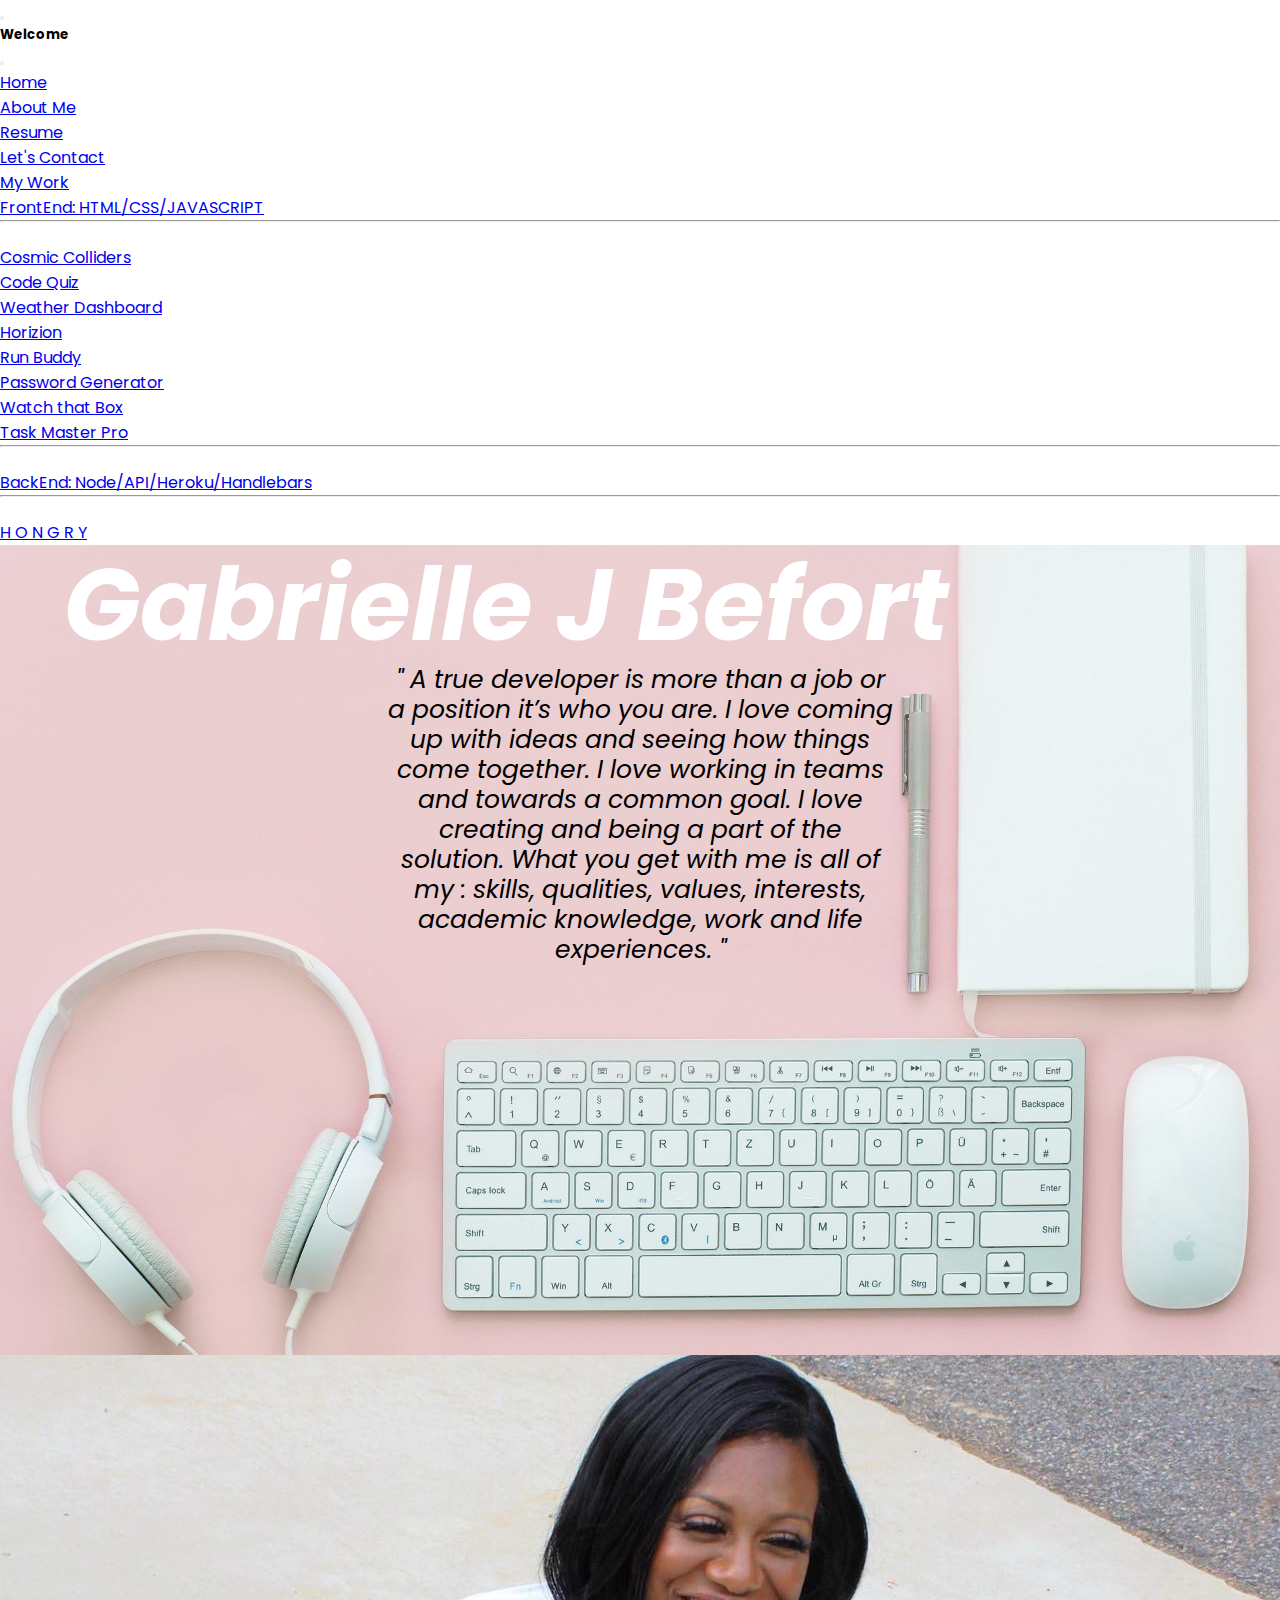
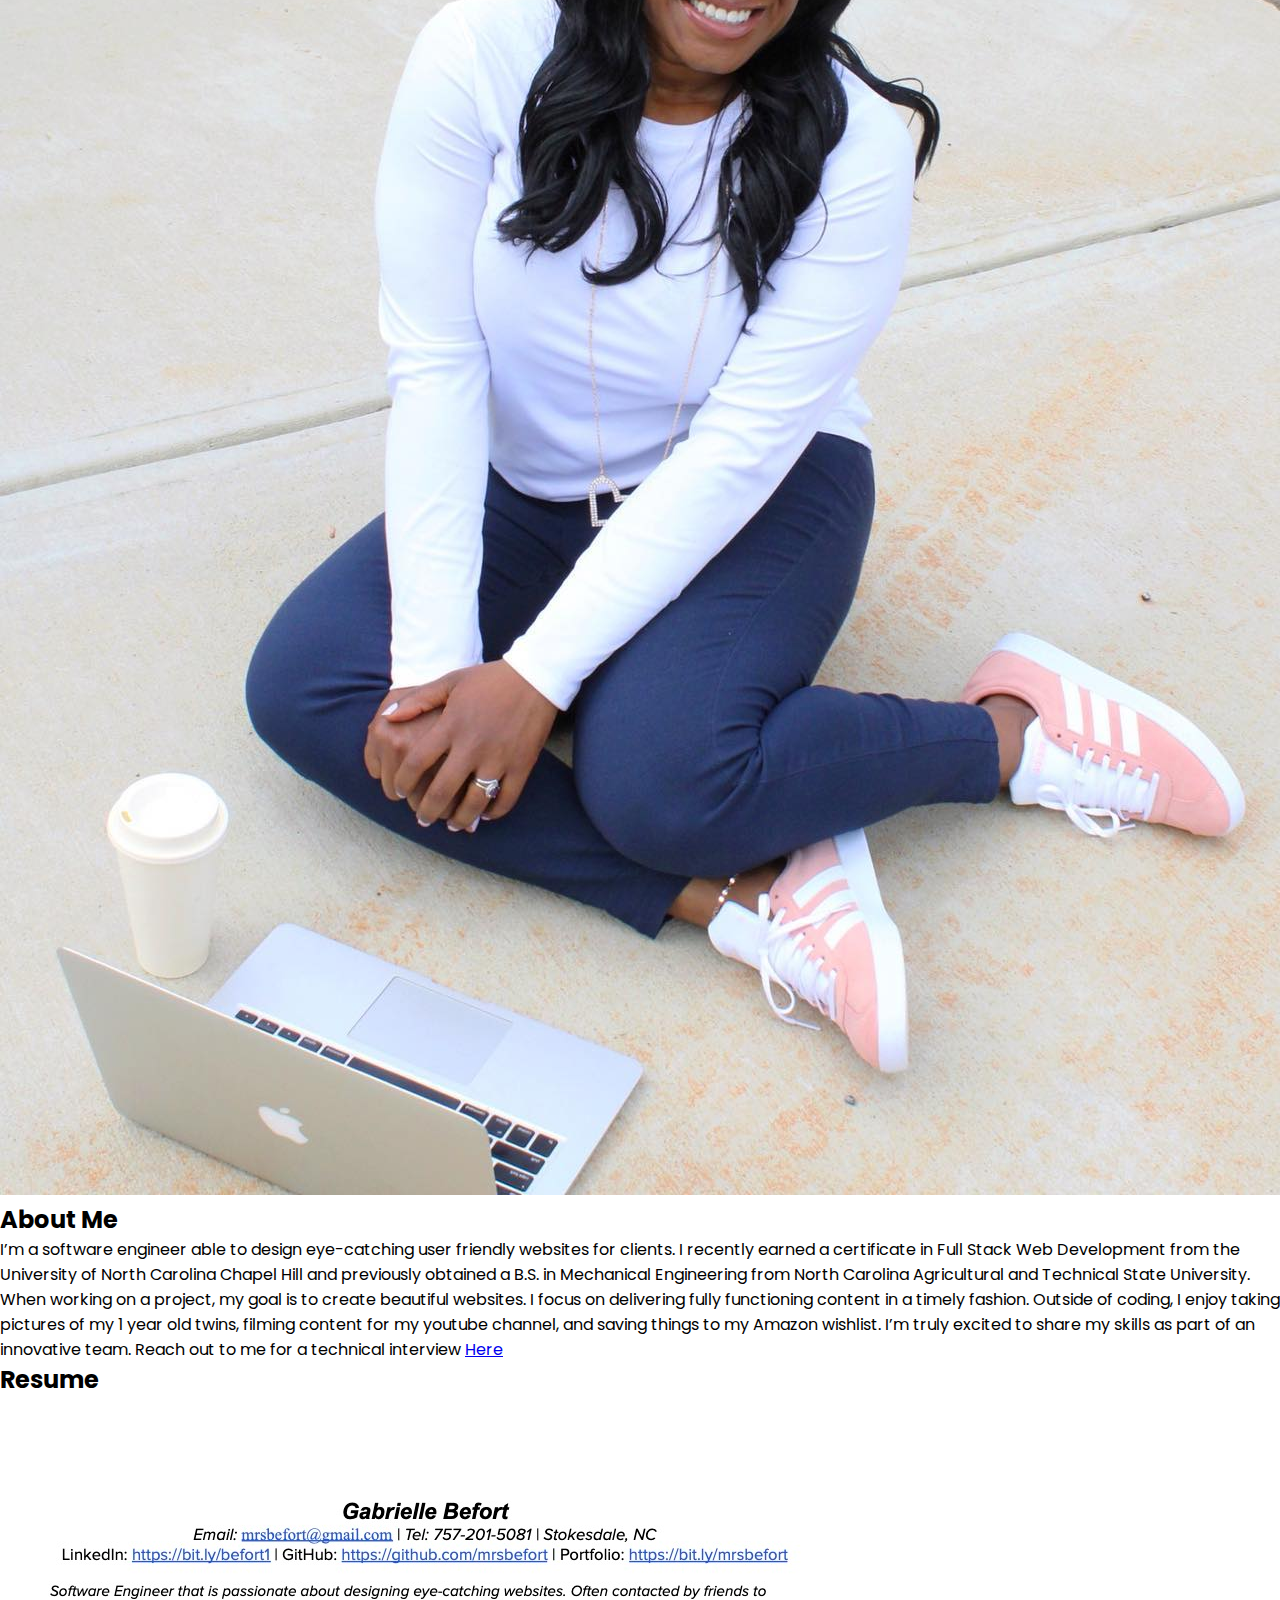
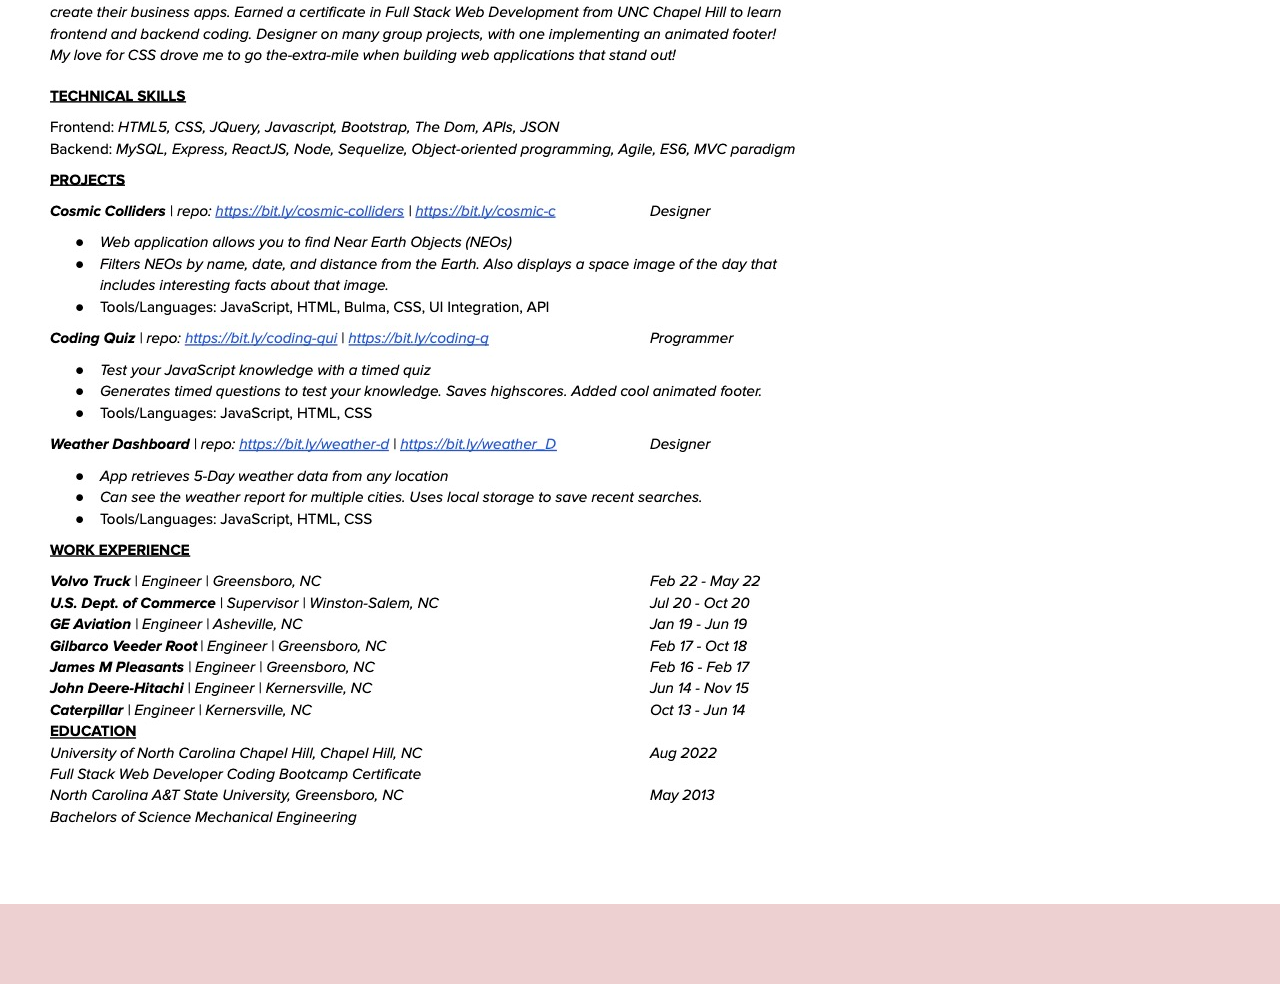
==== commit 6ceddd40: "added resume and centered hero text" ====
--- a/index.html
+++ b/index.html
@@ -6,6 +6,9 @@
     <title>GABRIELLE BEFORT FULL STACK WEB DEVELOPER PORTFOLIO</title>
       <link href="https://cdn.jsdelivr.net/npm/bootstrap@5.2.0-beta1/dist/css/bootstrap.min.css" rel="stylesheet" integrity="sha384-0evHe/X+R7YkIZDRvuzKMRqM+OrBnVFBL6DOitfPri4tjfHxaWutUpFmBp4vmVor" crossorigin="anonymous">
       <link rel="stylesheet" href="./assets/css/style.css">
+      <link rel="preconnect" href="https://fonts.googleapis.com">
+      <link rel="preconnect" href="https://fonts.gstatic.com" crossorigin>
+      <link href="https://fonts.googleapis.com/css2?family=Dancing+Script&family=Poppins:ital,wght@0,200;1,300&display=swap" rel="stylesheet">
     </head>
   <body>
     <!-- Off canvas Navbar -->
@@ -26,6 +29,9 @@
               </li>
               <li class="nav-item">
                 <a class="nav-link" href="#About">About Me</a>
+              </li>
+              <li class="nav-item">
+                <a class="nav-link" href="#Resume">Resume</a>
               </li>
               <li class="nav-item">
                 <a class="nav-link" href="#Contact">Let's Contact</a>
@@ -64,36 +70,42 @@
     </nav>
     <!--End of Navbar-->
     <!--Hero-->
-    <div class="container-fluid" href="#Home">
-      <section class="hero">
-        <div class="hero-cta">
-          <h2 class="hero-ctaa">Gabrielle J Befort</h2>
-          <image class="pic" src="../Portfolio/assets/images/hero-bg.jpeg"></image>
-          <div class="container-sm">A true developer is more than a job or a position it’s who you are. 
+    <div class="position-relative hero container-fluid" href="#Home">
+          <h2 class="mb-5 hero-ctaa">Gabrielle J Befort</h2>
+          <div class="text-wrap  hero-cta">" A true developer is more than a job or a position it’s who you are. 
             I love coming up with ideas and seeing how things come together. 
             I love working in teams and towards a common goal. 
             I love creating and being a part of the solution. 
-            What you get with me is all of my: skills, qualities, values, interests, 
-            academic knowledge, work and life experiences. 
+            What you get with me is all of my : skills, qualities, values, interests, 
+            academic knowledge, work and life experiences. "
           </div>         
-        </div>
-      </section>
     </div>
     <!-- End of Hero -->
     <!-- "About Me" start-->
     <div class="container-fluid" href="#About">
-      <div class="flex-row">
-        <h2 class="section-title primary-border">About Me</h2>
+      <div class="text-center">
+        <img src="./assets/images/hero-bg.jpeg" class="rounded-circle w-25 p-3">
       </div>
-      <div class="container-sm"> I’m a software engineer able to design eye-catching user friendly websites for clients. 
+      <div class="text-center fw-semibold mt-4 mb-4 p-3 text-decoration-underline">
+        <h2 >About Me</h2>
+      </div>
+      <div class="container-sm fs-3 text-center p-3 mb-5"> I’m a software engineer able to design eye-catching user friendly websites for clients. 
         I recently earned a certificate in Full Stack Web Development from the University of North Carolina Chapel Hill and previously obtained a B.S. in Mechanical Engineering from North Carolina Agricultural and Technical State University. 
         When working on a project, my goal is to create beautiful websites. I focus on delivering fully functioning content in a timely fashion. 
         Outside of coding, I enjoy taking pictures of my 1 year old twins, filming content for my youtube channel, and saving things to my Amazon wishlist. 
         I’m truly excited to share my skills as part of an innovative team. Reach out to me for a technical interview  <a href="#Contact">Here</a>
       </div>
       </div>
+      <!-- end "About Me" -->
+      <!--Resume-->
+      <div href="#Resume" class="text-center fw-semibold mt-5 text-decoration-underline">
+        <h2>Resume</h2>
       </div>
-      <!-- end "About Me" -->
+      <div class="text-center">
+        <img src="./assets/images/Software Engineer Resume Gabrielle Befort.docx (2).jpg" class="">
+      </div>
+      <!--End of Resume-->
+      
   <!--Contact-->
 
     <!--Footer-->
--- a/assets/css/style.css
+++ b/assets/css/style.css
@@ -9,65 +9,9 @@
   
   body {
     color: var(--tertiary-color);
-    font-family: Helvetica, Arial, sans-serif;
-  }
-  
-  
-  /* HEADER / NAV BAR STYLES START */
-  
-  header {
-    padding: 20px 35px;
-    background-color: black; 
-    display: flex;
-    justify-content: space-between;
-    flex-wrap: wrap;
-    position: sticky;
-    position: -webkit-sticky;
-    top: 0;
-  }
-  
-  header h1 {
-    font-weight: bold;
-    margin: 0;
-    font-size: 36px;
-    color: #EDD0D1;
-   
-  }
-  
-  header a {
-    text-decoration: none;
-    color: White;
-  }
-  
-  header nav {
-    margin: 5px 0;
-  }
-  
-  header nav ul {
-    display: flex;
-    flex-wrap: wrap;
-    justify-content: space-between;
-    align-items: center;
-    list-style: none;
-  }
-  
-  header nav ul li a {
-    padding: 10px 15px;
-    font-weight: lighter;
-    font-size: 1.55vw;
-    text-shadow: 0 0 10px rgba(0, 0, 0, 0.5);
-  }
-  
-  header nav ul li a:hover {
-    background: #EDD0D1;
-    color: rgb(219, 76, 100);
-    border-radius: 15px;
-    text-shadow: none;
-  }
-  
-  /* HEADER / NAVBAR STYLES END */
-  
-  
+    font-family: 'Dancing Script', cursive;
+font-family: 'Poppins', sans-serif;
+  }
   
   /* FOOTER STYLES START */
   footer {
@@ -90,13 +34,7 @@
     line-height: 1.5;
     text-align: center;
   }
- 
   /* END FOOTER STYLES */
-  
-  /* STYLE ALL SECTION TAGS */
-  section {
-    padding: 10px;
-  }
   
   /* HERO STYLES START */
   .hero { 
@@ -111,66 +49,46 @@
     height: 90vh
   }
 
-  .pic {
- max-width: 15%;
-  height: auto;
-  border-radius: 50%;
-
-  display: inline;
-  }
   .hero-cta{
-    width: 100%;
-    positino: middle;
-  }
-
+    width: 40%;
+    position: middle;
+    text-align: center;
+    margin: auto;
+    line-height: 1.2;
+    font-style: italic;
+    font-size: 25px;
+  }
+/* my name animation*/
   .hero-ctaa{
-    width: 100%;
-    text-align: center;
+    width: 90%;
     margin: auto;
     font-size: 20px;
     line-height: 1.2;
     font-style: italic;
     font-size: 100px;
+    font-weight: bold;
     color: #E3EBEB; 
-    text-shadow: 0 0 10px rgba(0, 0, 0, 0.5);
     text-align: left;
-    
-  }
-
-  .introo {  
-    width: 40%;
-    text-align: center;
-    margin: auto;
-    color: black;
-    text-shadow: 0 0 10px rgba(253, 253, 253, 0.5);
-    font-size: 20px;
-    line-height: 1.2;
-    display: inline-block;
-  }
-  /* HERO STYLES END */
-  
-  
-  /* SECTION TITLE STYLES START */
-  .section-title {
-    font-size: 48px;
-    border-bottom: 3px solid;
-    color: var(--secondary-color);
-    padding-bottom: 20px;
-    text-align: center;
-    margin: 0 auto 35px auto;
-    width: 50%;
-  }
-  
-  .primary-border {
-    border-color: var(--primary-color);
-  }
-  
-  .secondary-border {
-    border-color: var(--tertiary-color);
-  }
-  /* SECTION TITLE STYLES END */
-  
-  /* About Me STYLES */
+    color: #fff;
+  text-align: left;
+  -webkit-animation: glow 1s ease-in-out infinite alternate;
+  -moz-animation: glow 1s ease-in-out infinite alternate;
+  animation: glow 1s ease-in-out infinite alternate;
+}
+
+@-webkit-keyframes glow {
+  from {
+    text-shadow: 0 0 10px #fff, 0 0 20px #fff, 0 0 30px #ad8a92, 0 0 40px #ad8a92, 0 0 50px #b8919a 0 0 60px #b47483, 0 0 70px #b66b7d;
+  }
+  to {
+    text-shadow: 0 0 20px #fff, 0 0 30px #f77495, 0 0 40px #f77495, 0 0 50px #f77495, 0 0 60px #f77495, 0 0 70px #f77495, 0 0 80px #f77495;
+  }
+}
+ /* About Me STYLES */
+  .titles{
+border-color: pink;
+  }
+  
   .intro p {
     line-height: 1.7;
     color: var(--tertiary-color);
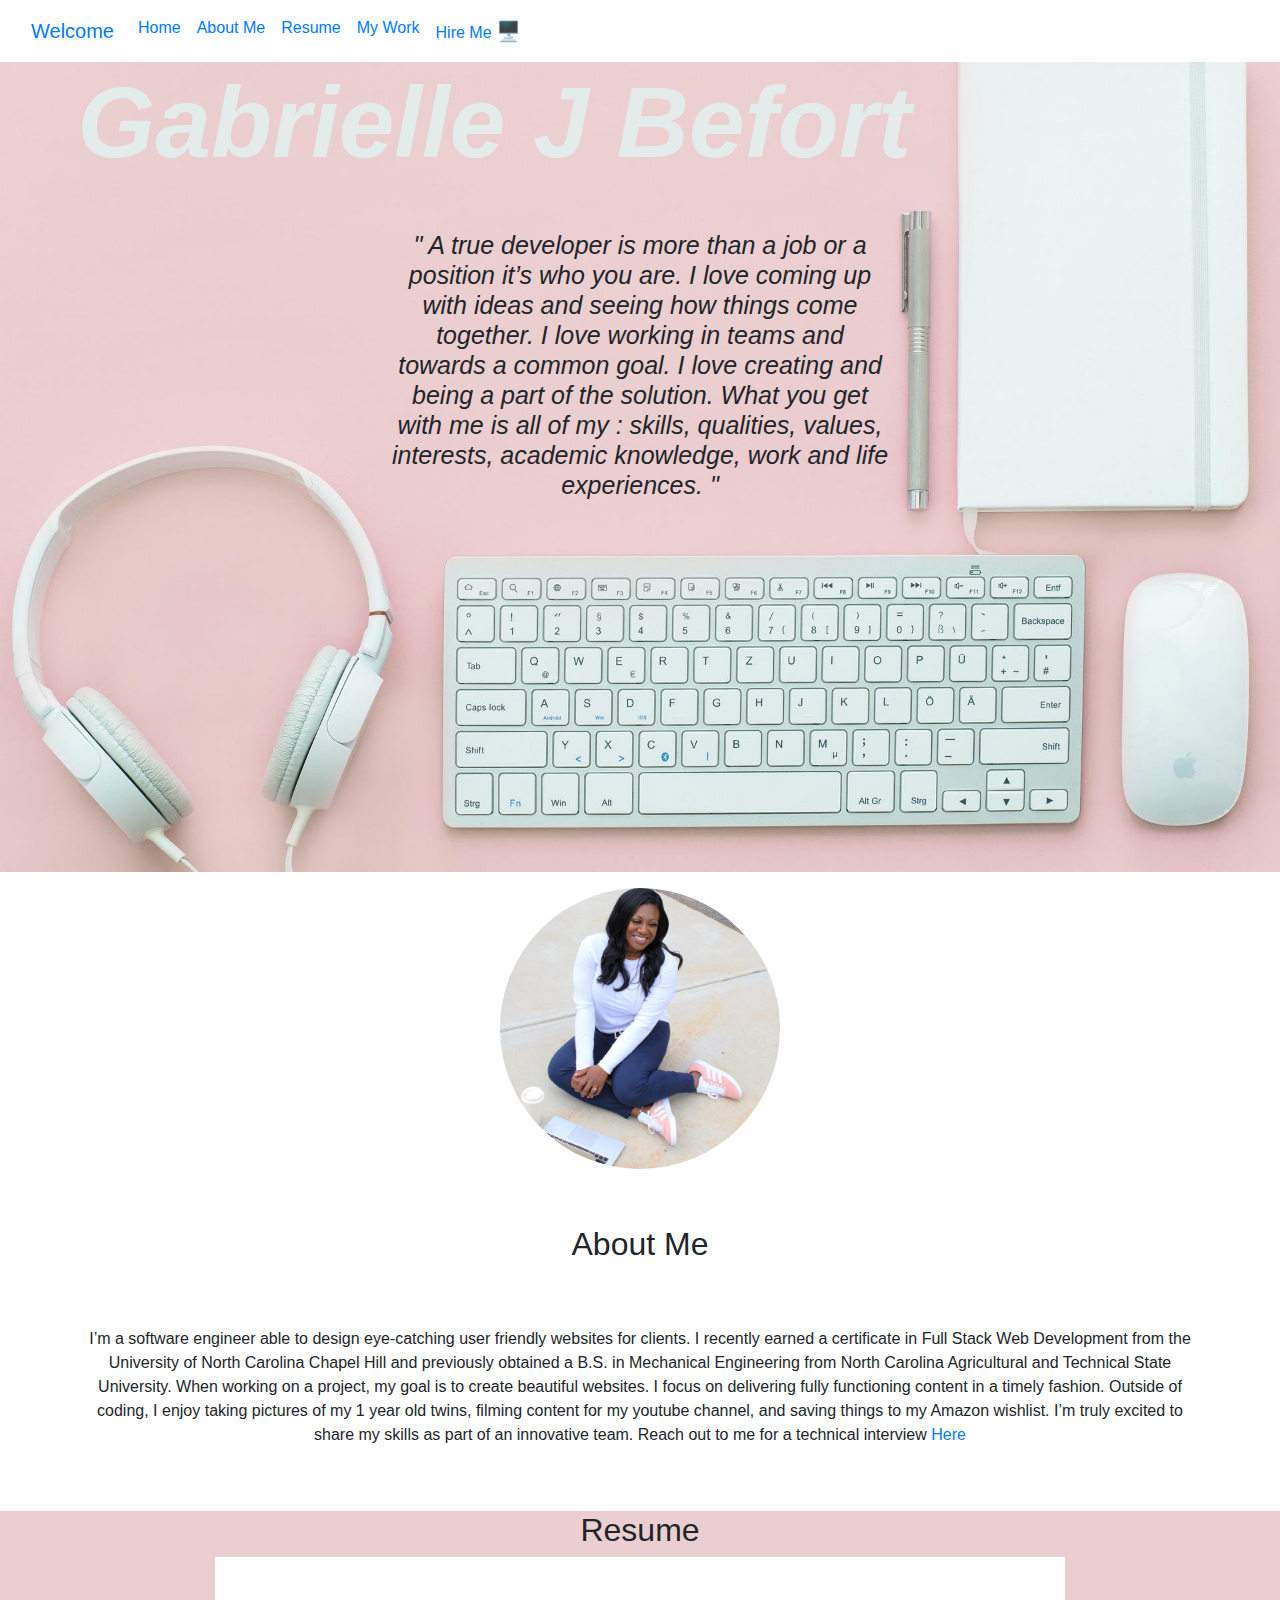
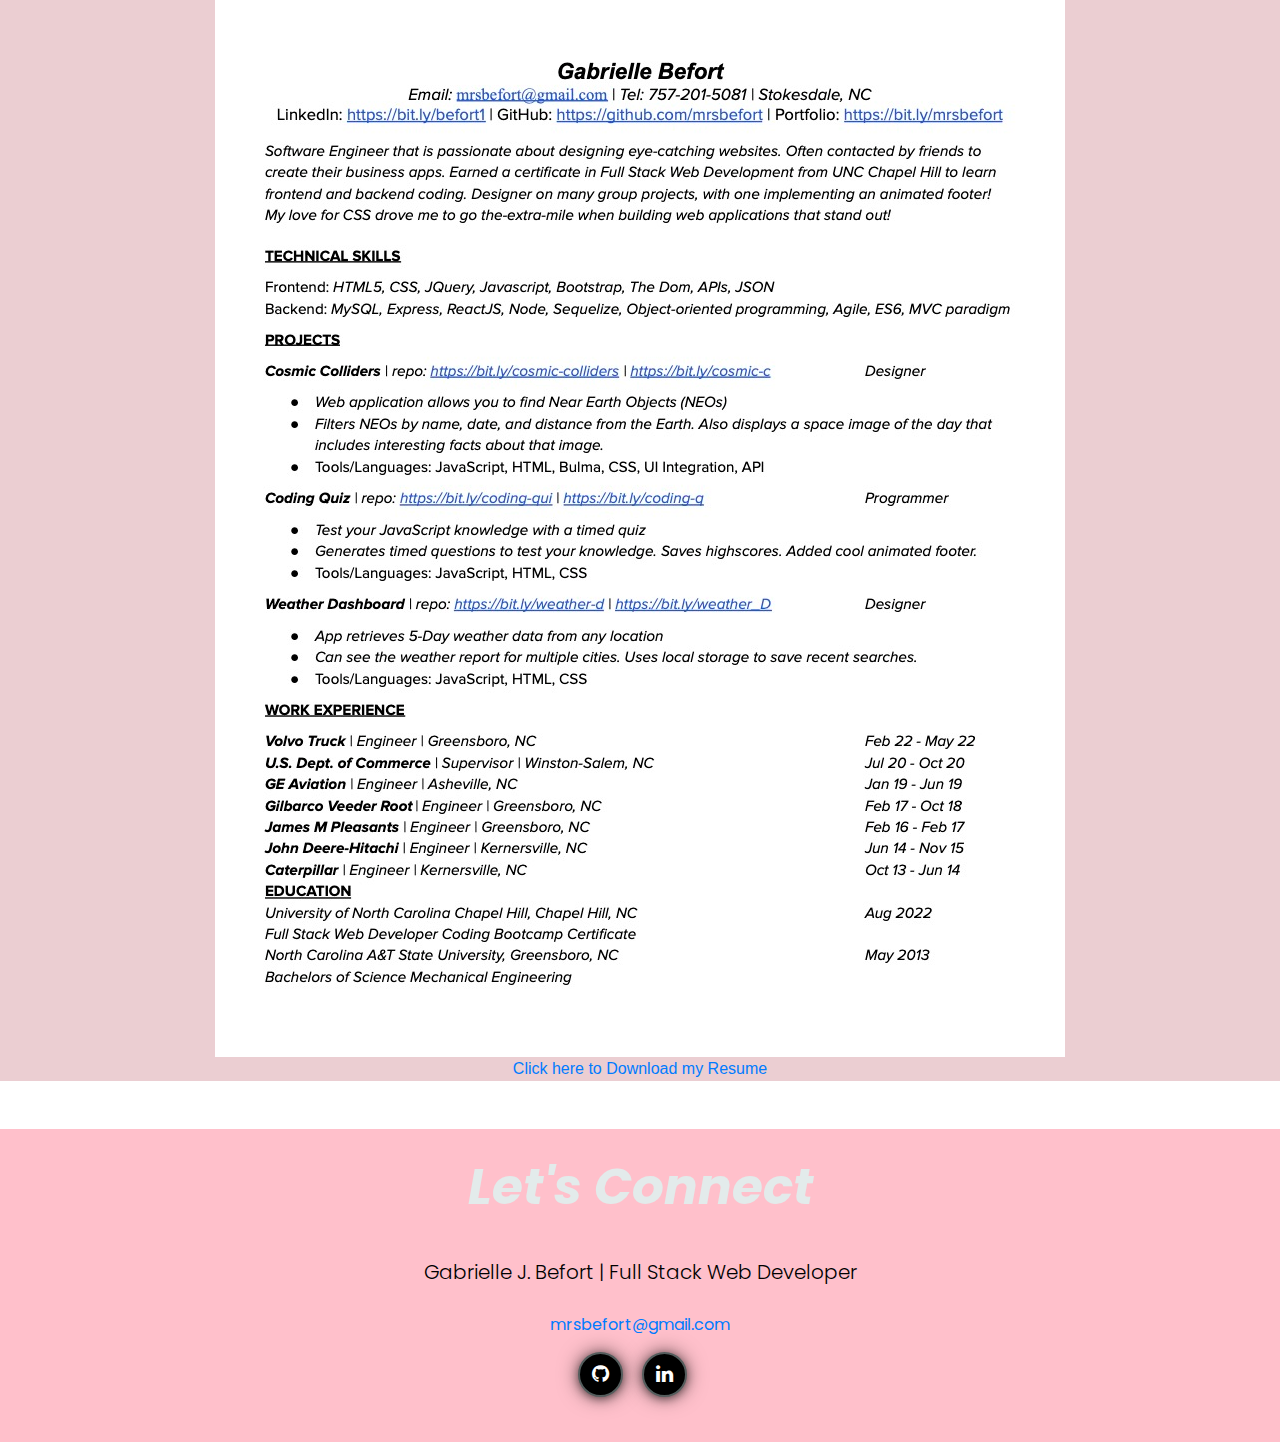
==== commit 86a73bce: "added style with bootstrap" ====
--- a/index.html
+++ b/index.html
@@ -9,68 +9,38 @@
       <link rel="preconnect" href="https://fonts.googleapis.com">
       <link rel="preconnect" href="https://fonts.gstatic.com" crossorigin>
       <link href="https://fonts.googleapis.com/css2?family=Dancing+Script&family=Poppins:ital,wght@0,200;1,300&display=swap" rel="stylesheet">
+     
     </head>
   <body>
-    <!-- Off canvas Navbar -->
-    <nav class="navbar fixed-top">
-      <div class="container-fluid">
-        <button class="navbar-toggler" type="button" data-bs-toggle="offcanvas" data-bs-target="#offcanvasNavbar" aria-controls="offcanvasNavbar">
+    <!-- Navbar -->
+    <nav class="navbar navbar-expand-lg bg-transparent" id="navbar">
+      <div class="container-fluid bg-transparent">
+        <a class="navbar-brand" href="#navbar">Welcome</a>
+        <button class="navbar-toggler" type="button" data-bs-toggle="collapse" data-bs-target="#navbarNavDropdown" aria-controls="navbarNavDropdown" aria-expanded="false" aria-label="Toggle navigation">
           <span class="navbar-toggler-icon"></span>
         </button>
-        <div class="offcanvas offcanvas-end" tabindex="-1" id="offcanvasNavbar" aria-labelledby="offcanvasNavbarLabel">
-          <div class="offcanvas-header">
-            <h5 class="offcanvas-title" id="offcanvasNavbarLabel">Welcome</h5>
-            <button type="button" class="btn-close" data-bs-dismiss="offcanvas" aria-label="Close"></button>
-          </div>
-          <div class="offcanvas-body">
-            <ul class="navbar-nav justify-content-end flex-grow-1 pe-3">
+        <div class="collapse navbar-collapse" id="navbarNavDropdown">
+          <ul class="navbar-nav">
+            <li class="nav-item">
+              <a class="nav-link active" aria-current="page" href="#Home">Home</a>
+            </li>
+            <li class="nav-item">
+              <a class="nav-link" href="#About">About Me</a>
+            </li>
+            <li class="nav-item">
+              <a class="nav-link" href="#Resume">Resume</a>
+            </li>
+            <li class="nav-item">
+              <a class="nav-link" href="projects.html" >My Work</a>
               <li class="nav-item">
-                <a class="nav-link active" aria-current="page" href="#Home">Home</a>
+                <a class="nav-link" href="#Contact">Hire Me <span style='font-size:20px;'>&#128421;</span></a>
               </li>
-              <li class="nav-item">
-                <a class="nav-link" href="#About">About Me</a>
-              </li>
-              <li class="nav-item">
-                <a class="nav-link" href="#Resume">Resume</a>
-              </li>
-              <li class="nav-item">
-                <a class="nav-link" href="#Contact">Let's Contact</a>
-              </li>
-              <li class="nav-item dropdown">
-                <a class="nav-link dropdown-toggle" href="#" id="offcanvasNavbarDropdown" role="button" data-bs-toggle="dropdown" aria-expanded="false">
-                  My Work
-                </a>
-                <ul class="dropdown-menu" aria-labelledby="offcanvasNavbarDropdown">
-                  <li><a class="dropdown-item" href="#">FrontEnd: HTML/CSS/JAVASCRIPT</a></li>
-                  <li>
-                    <hr class="dropdown-divider">
-                  </li>
-                  <li><a class="dropdown-item" href="#">Cosmic Colliders</a></li>
-                  <li><a class="dropdown-item" href="#">Code Quiz</a></li>
-                  <li><a class="dropdown-item" href="#">Weather Dashboard</a></li>
-                  <li><a class="dropdown-item" href="#">Horizion</a></li>
-                  <li><a class="dropdown-item" href="#">Run Buddy</a></li>
-                  <li><a class="dropdown-item" href="#">Password Generator</a></li>
-                  <li><a class="dropdown-item" href="#">Watch that Box</a></li>
-                  <li><a class="dropdown-item" href="#">Task Master Pro</a></li>        
-                  <li>
-                    <hr class="dropdown-divider">
-                  </li>      
-                  <li><a class="dropdown-item" href="#">BackEnd: Node/API/Heroku/Handlebars</a></li>
-                  <li>
-                    <hr class="dropdown-divider">
-                  </li>
-                  <li><a class="dropdown-item" href="#">H O N G R Y</a></li>
-                </ul>
-              </li>
-            </ul>
-          </div>
+            </div>
         </div>
-      </div>
-    </nav>
+      </nav>
     <!--End of Navbar-->
     <!--Hero-->
-    <div class="position-relative hero container-fluid" href="#Home">
+    <div class="position-relative hero container-fluid" id="Home">
           <h2 class="mb-5 hero-ctaa">Gabrielle J Befort</h2>
           <div class="text-wrap  hero-cta">" A true developer is more than a job or a position it’s who you are. 
             I love coming up with ideas and seeing how things come together. 
@@ -82,14 +52,14 @@
     </div>
     <!-- End of Hero -->
     <!-- "About Me" start-->
-    <div class="container-fluid" href="#About">
+    <div class="container-fluid">
       <div class="text-center">
         <img src="./assets/images/hero-bg.jpeg" class="rounded-circle w-25 p-3">
       </div>
-      <div class="text-center fw-semibold mt-4 mb-4 p-3 text-decoration-underline">
-        <h2 >About Me</h2>
+      <div class="text-center fw-semibold mt-4 mb-4 p-3 text-decoration-underline " id="About">
+        <h2>About Me</h2>
       </div>
-      <div class="container-sm fs-3 text-center p-3 mb-5"> I’m a software engineer able to design eye-catching user friendly websites for clients. 
+      <div class="container-sm fs-4 text-center p-3 mb-5"> I’m a software engineer able to design eye-catching user friendly websites for clients. 
         I recently earned a certificate in Full Stack Web Development from the University of North Carolina Chapel Hill and previously obtained a B.S. in Mechanical Engineering from North Carolina Agricultural and Technical State University. 
         When working on a project, my goal is to create beautiful websites. I focus on delivering fully functioning content in a timely fashion. 
         Outside of coding, I enjoy taking pictures of my 1 year old twins, filming content for my youtube channel, and saving things to my Amazon wishlist. 
@@ -98,83 +68,42 @@
       </div>
       <!-- end "About Me" -->
       <!--Resume-->
-      <div href="#Resume" class="text-center fw-semibold mt-5 text-decoration-underline">
+      <div class="resume">
+      <div href="#Resume" class="text-center fw-semibold mt-5 text-decoration-underline" id="Resume">
         <h2>Resume</h2>
       </div>
       <div class="text-center">
-        <img src="./assets/images/Software Engineer Resume Gabrielle Befort.docx (2).jpg" class="">
+        <img src="./assets/images/Software Engineer Resume Gabrielle Befort.docx (2).jpg">
       </div>
+      <div class="text-center mb-5" >
+        <a href="https://bit.ly/befortresume">Click here to Download my Resume</a>
+      </div>
+    </div>
       <!--End of Resume-->
-      
-  <!--Contact-->
-
     <!--Footer-->
-    <footer class=" text-center text-black">
-      <!-- Grid container -->
-      <div class="container p-4 pb-0">
-        <!-- Section: Social media -->
-        <section class="mb-4">
-          <!-- Facebook -->
-          <a
-            class="btn btn-primary btn-floating m-1"
-            style="background-color: #3b5998;"
-            href="#!"
-            role="button"
-            ><i class="fab fa-facebook-f"></i
-          ></a>
-    
-          <!-- Twitter -->
-          <a
-            class="btn btn-primary btn-floating m-1"
-            style="background-color: #55acee;"
-            href="#!"
-            role="button"
-            ><i class="fab fa-twitter"></i
-          ></a>
-    
-          <!-- Google -->
-          <a
-            class="btn btn-primary btn-floating m-1"
-            style="background-color: #dd4b39;"
-            href="#!"
-            role="button"
-            ><i class="fab fa-google"></i
-          ></a>
-    
-          <!-- Instagram -->
-          <a
-            class="btn btn-primary btn-floating m-1"
-            style="background-color: #ac2bac;"
-            href="#!"
-            role="button"
-            ><i class="fab fa-instagram"></i
-          ></a>
-    
-          <!-- Linkedin -->
-          <a
-            class="btn btn-primary btn-floating m-1"
-            style="background-color: #0082ca;"
-            href="#!"
-            role="button"
-            ><i class="fab fa-linkedin-in"></i
-          ></a>
-          <!-- Github -->
-          <a
-            class="btn btn-primary btn-floating m-1"
-            style="background-color: #333333;"
-            href="#!"
-            role="button"
-            ><i class="fab fa-github"></i
-          ></a>
-        </section>
-        <!-- Section: Social media -->
+<footer id="Contact">
+<link rel="stylesheet" href="https://maxcdn.bootstrapcdn.com/bootstrap/4.5.2/css/bootstrap.min.css">
+<script src="https://ajax.googleapis.com/ajax/libs/jquery/3.5.1/jquery.min.js"></script>
+<script src="https://cdnjs.cloudflare.com/ajax/libs/popper.js/1.16.0/umd/popper.min.js"></script>
+<script src="https://maxcdn.bootstrapcdn.com/bootstrap/4.5.2/js/bootstrap.min.js"></script>
+<link rel="stylesheet" href="https://cdnjs.cloudflare.com/ajax/libs/font-awesome/4.7.0/css/font-awesome.min.css">
+<section class="footer">
+  <div class="container">
+    <div class="footer__content bg-pink">
+      <div class="footer__heading">
+        <h2 class="mb-5 hero-ctaa1">Let's Connect</h2>
       </div>
-    </footer>
-    <!--Javascripts-->
-    <script src="https://cdn.jsdelivr.net/npm/bootstrap@5.2.0-beta1/dist/js/bootstrap.bundle.min.js" integrity="sha384-pprn3073KE6tl6bjs2QrFaJGz5/SUsLqktiwsUTF55Jfv3qYSDhgCecCxMW52nD2" crossorigin="anonymous"></script>
-    <script src="https://cdn.jsdelivr.net/npm/bootstrap@5.2.0-beta1/dist/js/bootstrap.bundle.min.js" integrity="sha384-pprn3073KE6tl6bjs2QrFaJGz5/SUsLqktiwsUTF55Jfv3qYSDhgCecCxMW52nD2" crossorigin="anonymous"></script>
-    <script src="https://cdn.jsdelivr.net/npm/bootstrap@5.2.0-beta1/dist/js/bootstrap.bundle.min.js" integrity="sha384-pprn3073KE6tl6bjs2QrFaJGz5/SUsLqktiwsUTF55Jfv3qYSDhgCecCxMW52nD2" crossorigin="anonymous"></script>
-  </body>
+      <p class="text-black">Gabrielle J. Befort | Full Stack Web Developer</p>
+      <a class="text-black" href="mailto:mrsbefort@gmail.com">mrsbefort@gmail.com</a><br>
+      <ul class="social__media">
+        <li><a href="https://github.com/mrsbefort"><i class="fa fa-github" aria-hidden="true"></i></a></li>
+        <li><a href="https://www.linkedin.com/in/mrsbefort/"><i class="fa fa-linkedin" aria-hidden="true"></i></a></li>
+      </ul>
+    </div>
+  </div>
+</section>
+</footer>
+    </body>
 </html>
 
 
--- a/assets/css/style.css
+++ b/assets/css/style.css
@@ -1,5 +1,3 @@
-
-
   * {
     box-sizing: border-box;
     margin: 0;
@@ -8,33 +6,9 @@
   }
   
   body {
-    color: var(--tertiary-color);
     font-family: 'Dancing Script', cursive;
 font-family: 'Poppins', sans-serif;
   }
-  
-  /* FOOTER STYLES START */
-  footer {
-  background-color: #EDD0D1;
-    padding: 40px 35px;
-    display: flex;
-    flex-wrap: wrap;
-    width: 100%;
-    justify-content: center;
-  }
-  
-  footer h2 {
-    color: Black;
-    font-size: 30px;
-    margin: 0;
-    text-align: center;
-  }
-  
-  footer p {
-    line-height: 1.5;
-    text-align: center;
-  }
-  /* END FOOTER STYLES */
   
   /* HERO STYLES START */
   .hero { 
@@ -62,15 +36,12 @@
   .hero-ctaa{
     width: 90%;
     margin: auto;
-    font-size: 20px;
     line-height: 1.2;
     font-style: italic;
     font-size: 100px;
     font-weight: bold;
     color: #E3EBEB; 
     text-align: left;
-    color: #fff;
-  text-align: left;
   -webkit-animation: glow 1s ease-in-out infinite alternate;
   -moz-animation: glow 1s ease-in-out infinite alternate;
   animation: glow 1s ease-in-out infinite alternate;
@@ -82,270 +53,139 @@
   }
   to {
     text-shadow: 0 0 20px #fff, 0 0 30px #f77495, 0 0 40px #f77495, 0 0 50px #f77495, 0 0 60px #f77495, 0 0 70px #f77495, 0 0 80px #f77495;
-  }
+  }}
+.resume {
+  background-color: rgb(235, 206, 210);  
 }
- /* About Me STYLES */
-  .titles{
-border-color: pink;
-  }
+  /* footer */
+  .hero-ctaa1{
+    width: 90%;
+    margin: auto;
+    font-size: 50px;
+    line-height: .5;
+    font-style: italic;
+    font-weight: bold;
+    color: #E3EBEB; 
+    text-align: center;
+  -webkit-animation: glow 1s ease-in-out infinite alternate;
+  -moz-animation: glow 1s ease-in-out infinite alternate;
+  animation: glow 1s ease-in-out infinite alternate;
+}
+
+footer {
+  position: relative;
+  font-family: "Poppins";
+  padding: 25px 0px;
+  background-color: pink;
+}
+.footer__content {
+  padding: 20px;
+  text-align: center;
+  color: black;
+}
+
+.footer__heading {
+  position: relative;
+}
+.footer__heading h2 {
+  display: inline-block;
+  padding: 0px 10px;
+  /* border: 1px solid; */
+  position: relative;
+  z-index: 9999;
+}
+.footer__heading::after {
+  content: "";
+  position: absolute;
+  left: 50%;
+  top: 45%;
+  height: 5px;
+  margin: 0;
+  border-radius: 50px;
+  width: 20%;
+  transform: translate(-50%, -50%);
+
+}
+.footer__content p {
+  font-size: 20px;
+  font-weight: 300;
+  padding: 10px 0px;
+}
+ul.social__media {
+  margin: 0;
+  padding: 0;
+  display: inline-block;
+  margin-top: 15px;
+}
+ul.social__media li {
+  list-style-type: none;
+  display: inline-block;
+  margin-right: 15px;
+}
+ul.social__media li a {
+  color: #fff;
+  font-size: 20px;
+}
+ul.social__media li {
+  text-align: center;
+  height: 45px;
+  width: 45px;
+  border-radius: 50px;
+  background-color: black;
+  line-height: 40px;
+  border: 2px solid #545d5d;
+  box-shadow: 0px 1px #fff;
+  box-shadow: 0 2px 10px -1px rgba(0, 0, 0, 0.55),
+    0 0px 20px 0px rgba(0, 0, 0, 0.55);
+}
+ 
+ul.bus__list {
+  padding: 0;
+  margin: 0;
+}
+ 
+ul.bus__list li {
+  list-style-type: none;
+  margin-bottom: 5px;
+}
+/* Project HTML page */
+.work{
+  background-color: #F1EAEB;
+}
+.hero-ctaa2{
+  width: 90%;
   
-  .intro p {
-    line-height: 1.7;
-    color: var(--tertiary-color);
-    width: 80%;
-    margin: 0 auto;
-    font-size: 20px;
-    text-align: center;
-  }
-  /* About Me STYLES END */
-  
+  margin: auto;
+  font-size: 70px;
+  line-height: .5;
+  font-style: italic;
+  font-weight: bold;
+  color: #E3EBEB; 
+  text-align: center;
+-webkit-animation: glow 1s ease-in-out infinite alternate;
+-moz-animation: glow 1s ease-in-out infinite alternate;
+animation: glow 1s ease-in-out infinite alternate;
+}
 
-  /* My Portfolio Examples START */
-  .trainers {
-    width: 100%;
-    margin: 0 auto;
-    display: flex;
-    flex-wrap: wrap;
-    justify-content: space-around;
-  }
-  
-  .own {
-    width: 100;
-    height: 40%;
-  }
-  .trainer {
-    margin: 20px;
-    flex: 1;
-    background: var(--secondary-color);
-    color: var(--primary-color);
-  }
-  
-  .trainer img {
-    width: 100%;
-  }
-  
-  .trainer-bio {
-    padding: 25px;
-    line-height: 1.3;
-  }
-  
-  .trainer-bio h3 {
-    font-size: 28px;
-  }
-  
-  .trainer-bio h4 {
-    font-weight: lighter;
-    font-size: 22px;
-    margin-bottom: 15px;
-  }
-  
-  .trainer-bio p {
-    font-size: 17px;
-  }
-  /* My Portfolio Examples STYLES END */
-  
-  /* REACH OUT STYLES START */
-  .contact {
-    background: var(--secondary-color);
-  }
-  
-  .contact h2 {
-    color: var(--primary-color);
-  }
-  
-  .contact-info {
-    display: flex;
-    justify-content: space-between;
-    flex-wrap: wrap;
-  }
-  
-  .contact-info > * {
-    flex: 1;
-    margin: 15px;
-  }
-  
-  .contact-info iframe {
-    height: 400px;
-  }
-  
-  .contact-info div {
-    color: white;
-  }
-  
-  .contact-info h3 {
-    color: var(--primary-color);
-    font-size: 32px;
-  }
-  
-  .contact-info p, .contact-info address {
-    margin: 20px 0;
-    line-height: 1.5;
-    font-size: 16px;
-    font-style: normal;
-  }
-  
-  .contact-form input, .contact-form textarea {
-    border: 1px solid var(--secondary-color);
-    display: block;
-    padding: 7px 15px;
-    font-size: 16px;
-    color: var(--secondary-color);
-    width: 100%;
-    margin-bottom: 15px;
-    margin-top: 5px;
-    border-radius: 10px;
-    background-color: rgba(255,255,255, 0.75);
-  }
-  
-  .contact-form input:focus, .contact-form textarea:focus {
-    background-color: rgba(255,255,255, 1);
-    outline: none;
-  }
-  
-  .contact-form button {
-    width: 100%;
-    border: none;
-    background: var(--primary-color);
-    color: var(--secondary-color);
-    text-align: center;
-    padding: 15px 0;
-    font-size: 16px;
-    border-radius: 10px;
-  }
-  
-  .contact-form button:hover {
-    color: var(--primary-color);
-    background: var(--tertiary-color);
-  }
-  
-  .contact-info a {
-    color: var(--primary-color);
-  }
-  /* REACH OUT STYLES END */
-  
-  /* UTILITIES */
-  .text-left {
-    text-align: left;
-  }
-  
-  .text-right {
-    text-align: right;
-  }
-  
-  .flex-row {
-    display: flex;
-  }
-  
-  /* MEDIA QUERY FOR SMALLER DESKTOP SCREENS AND SMALLER */
-  @media screen and (max-width: 980px) {
-    header {
-      padding-bottom: 0;
-      justify-content: center;
-      position: relative;
-    }
-  
-    header h1 {
-      width: 100%;
-      text-align: center;
-    }
-  
-    header nav ul {
-      margin-top: 20px;
-      width: 100%;
-      justify-content: center;
-    }
-  
-    header nav ul li a {
-      font-size: 20px;
-    }
-  
-    footer h2, footer div {
-      text-align: center;
-      width: 100%;
-    }
-  
-    .hero-cta, .hero-form {
-      width: 100%;
-    }
-    
-    .hero-cta {
-      text-align: center;
-    }
-  
-    .section-title {
-      width: 80%;
-    }
-    
-    .trainer {
-      flex: 0 70%;
-    }
-    
-    .contact-info iframe{
-      flex: 1 100%;
-    }
-  }
-  
-  /* MEDIA QUERY FOR TABLETS AND SMALLER */
-  @media screen and (max-width: 768px) {
-    section {
-      padding: 30px 15px;
-    }
-  
-    .step h3 {
-      flex: 1 100%;
-      text-align: center;
-    }
-  
-    .step-info {
-      flex: 2 100%;
-      text-align: center;
-      justify-content: center;
-    }
-  
-    .step-img {
-      flex: 0 32%;
-      margin-right: 0;
-      margin-top: 15px;
-      margin-bottom: 15px;
-    }
-  
-    .step-text {
-      flex: 100%;  
-    }
-  
-    .trainer-bio h3, .trainer-bio h4 {
-      display: block;
-    }
-  }
-  
-  /* MEDIA QUERY FOR MOBILE PHONES AND SMALLER */
-  @media screen and (max-width: 575px) {
-    .hero-form button {
-      width: 100%;
-    }
-  
-    .section-title {
-      width: 95%;
-    }
-  
-    .intro p {
-      width: 100%;
-    }
-  
-    .trainer {
-      flex: 0 100%;
-    }
-  
-    .contact-info {
-      text-align: center;
-    }
-  
-    .contact-info > * {
-      flex: 0 100%;
-    }
-  
-    .contact-form {
-      order: 3;
-    }
-  }
-  +.hero2 { 
+  background-image: url(../images/hillary-black-Pd1QMqkGPXU-unsplash.jpg);
+  background-repeat: no-repeat;
+  background-size: cover;
+  background-position: center;
+  display: block;;
+  justify-content: center;
+  flex-wrap: wrap;
+  align-items: flex-start;
+  height: 90vh
+}
+
+.hero-cta2{
+  width: 40%;
+  position: middle;
+  text-align: center;
+  margin: auto;
+  line-height: 1.2;
+  font-style: italic;
+  font-size: 25px;
+  color: white; 
+}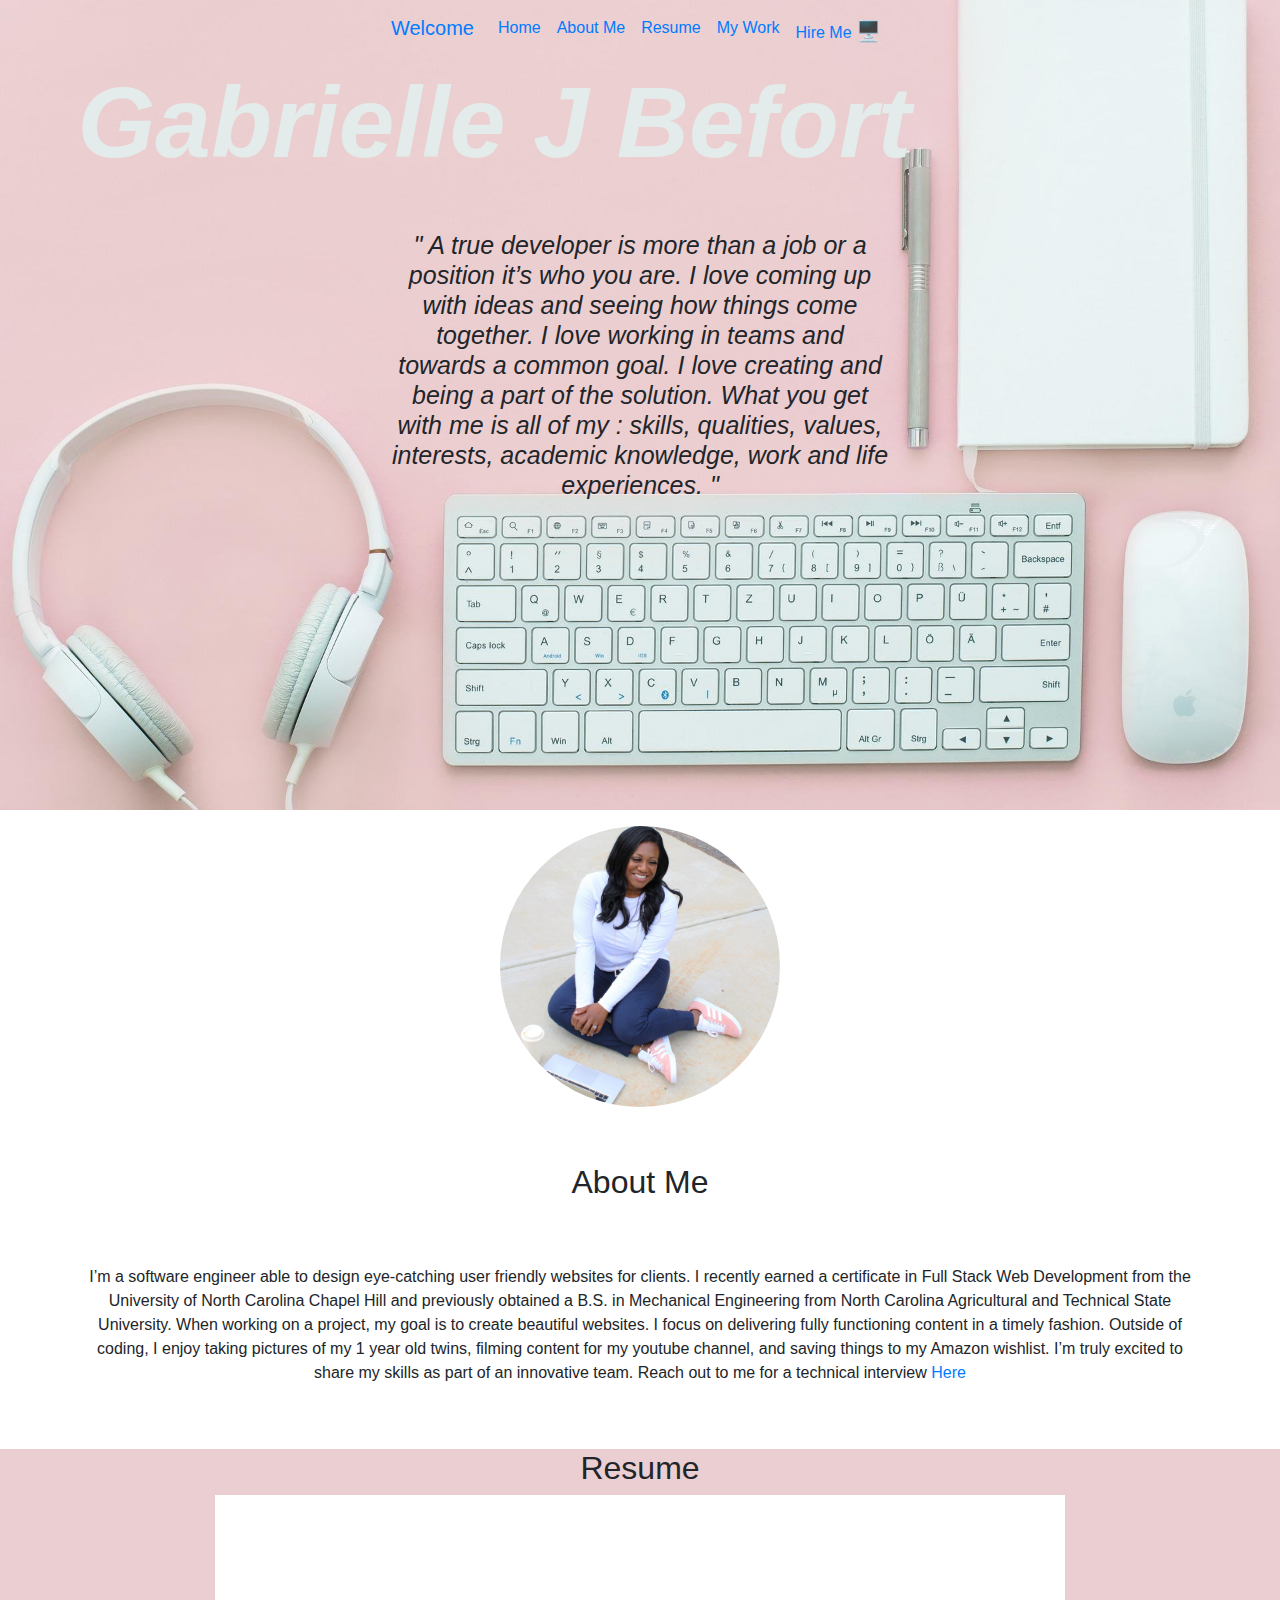
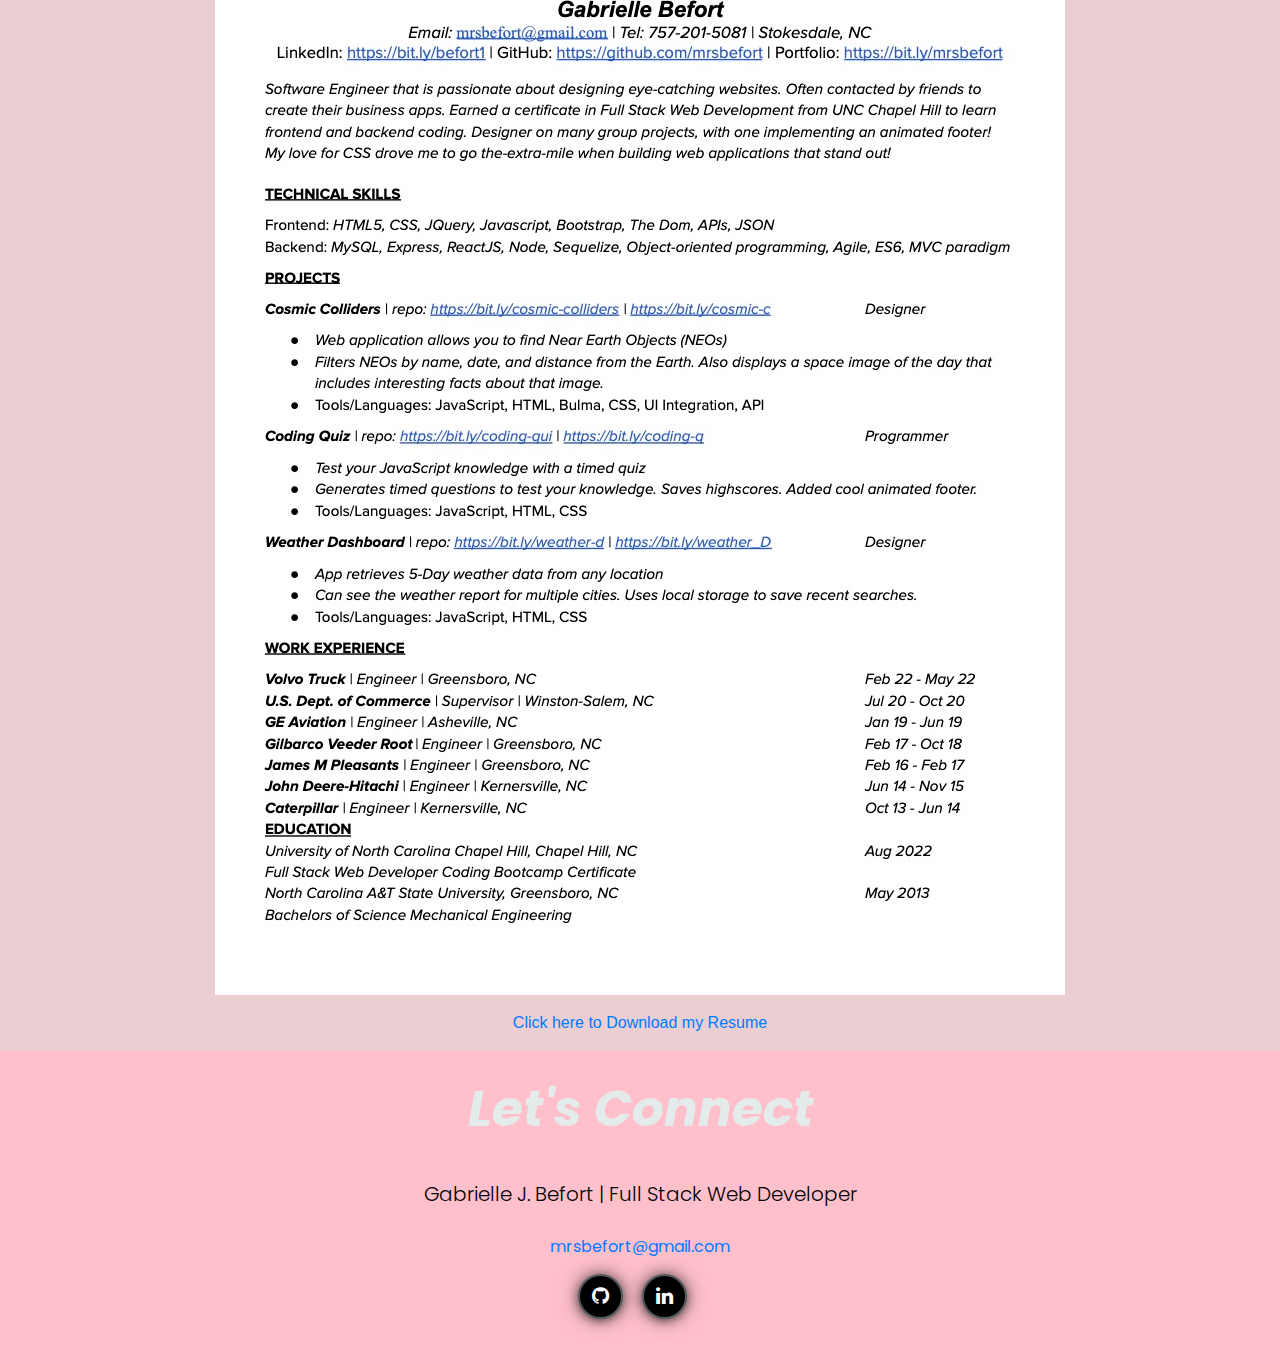
==== commit 4441a3a6: "making sure my updates are added" ====
--- a/index.html
+++ b/index.html
@@ -13,14 +13,12 @@
     </head>
   <body>
     <!-- Navbar -->
-    <nav class="navbar navbar-expand-lg bg-transparent" id="navbar">
-      <div class="container-fluid bg-transparent">
-        <a class="navbar-brand" href="#navbar">Welcome</a>
-        <button class="navbar-toggler" type="button" data-bs-toggle="collapse" data-bs-target="#navbarNavDropdown" aria-controls="navbarNavDropdown" aria-expanded="false" aria-label="Toggle navigation">
-          <span class="navbar-toggler-icon"></span>
-        </button>
+    <div class="hero">
+    <nav class="navbar navbar-expand-lg d-flex justify-content-center" id="navbar">
+      <div>
         <div class="collapse navbar-collapse" id="navbarNavDropdown">
           <ul class="navbar-nav">
+            <a class="navbar-brand" href="#navbar">Welcome</a>
             <li class="nav-item">
               <a class="nav-link active" aria-current="page" href="#Home">Home</a>
             </li>
@@ -40,7 +38,7 @@
       </nav>
     <!--End of Navbar-->
     <!--Hero-->
-    <div class="position-relative hero container-fluid" id="Home">
+    <div class="position-relative  container-fluid" id="Home">
           <h2 class="mb-5 hero-ctaa">Gabrielle J Befort</h2>
           <div class="text-wrap  hero-cta">" A true developer is more than a job or a position it’s who you are. 
             I love coming up with ideas and seeing how things come together. 
@@ -50,6 +48,7 @@
             academic knowledge, work and life experiences. "
           </div>         
     </div>
+  </div>
     <!-- End of Hero -->
     <!-- "About Me" start-->
     <div class="container-fluid">
@@ -68,14 +67,14 @@
       </div>
       <!-- end "About Me" -->
       <!--Resume-->
-      <div class="resume">
+      <div class="resume shadoww">
       <div href="#Resume" class="text-center fw-semibold mt-5 text-decoration-underline" id="Resume">
         <h2>Resume</h2>
       </div>
       <div class="text-center">
         <img src="./assets/images/Software Engineer Resume Gabrielle Befort.docx (2).jpg">
       </div>
-      <div class="text-center mb-5" >
+      <div class="text-center pt-3 pb-3" >
         <a href="https://bit.ly/befortresume">Click here to Download my Resume</a>
       </div>
     </div>
--- a/assets/css/style.css
+++ b/assets/css/style.css
@@ -149,13 +149,19 @@
   margin-bottom: 5px;
 }
 /* Project HTML page */
-.work{
+.workbg{
   background-color: #F1EAEB;
 }
+.work{
+  width: 90%;
+  margin: auto;
+}
+.shadoww{
+  box-shadow: 5px 10px black;
+}
 .hero-ctaa2{
-  width: 90%;
-  
-  margin: auto;
+  width: 100%;
+  margin-top: 50px;
   font-size: 70px;
   line-height: .5;
   font-style: italic;
@@ -172,11 +178,11 @@
   background-repeat: no-repeat;
   background-size: cover;
   background-position: center;
-  display: block;;
+  display: block;
   justify-content: center;
   flex-wrap: wrap;
   align-items: flex-start;
-  height: 90vh
+  height: 90vh;
 }
 
 .hero-cta2{
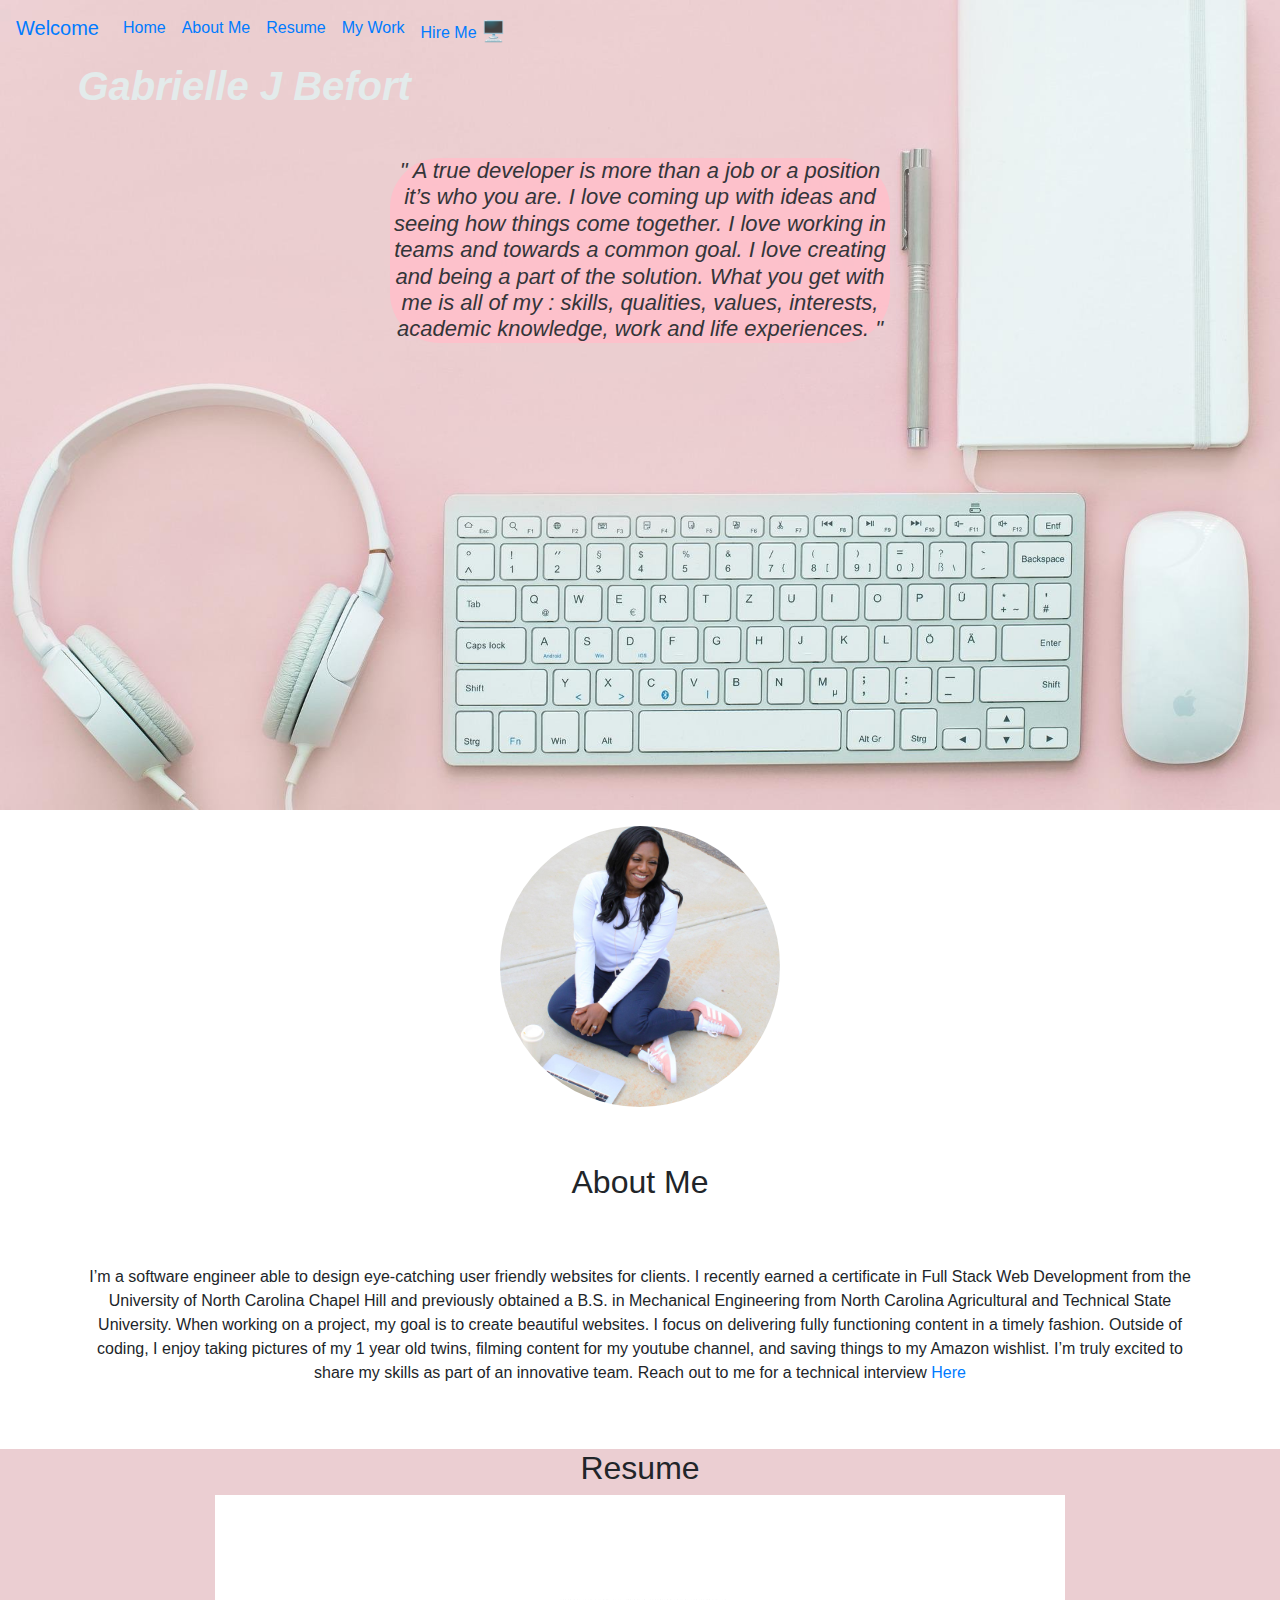
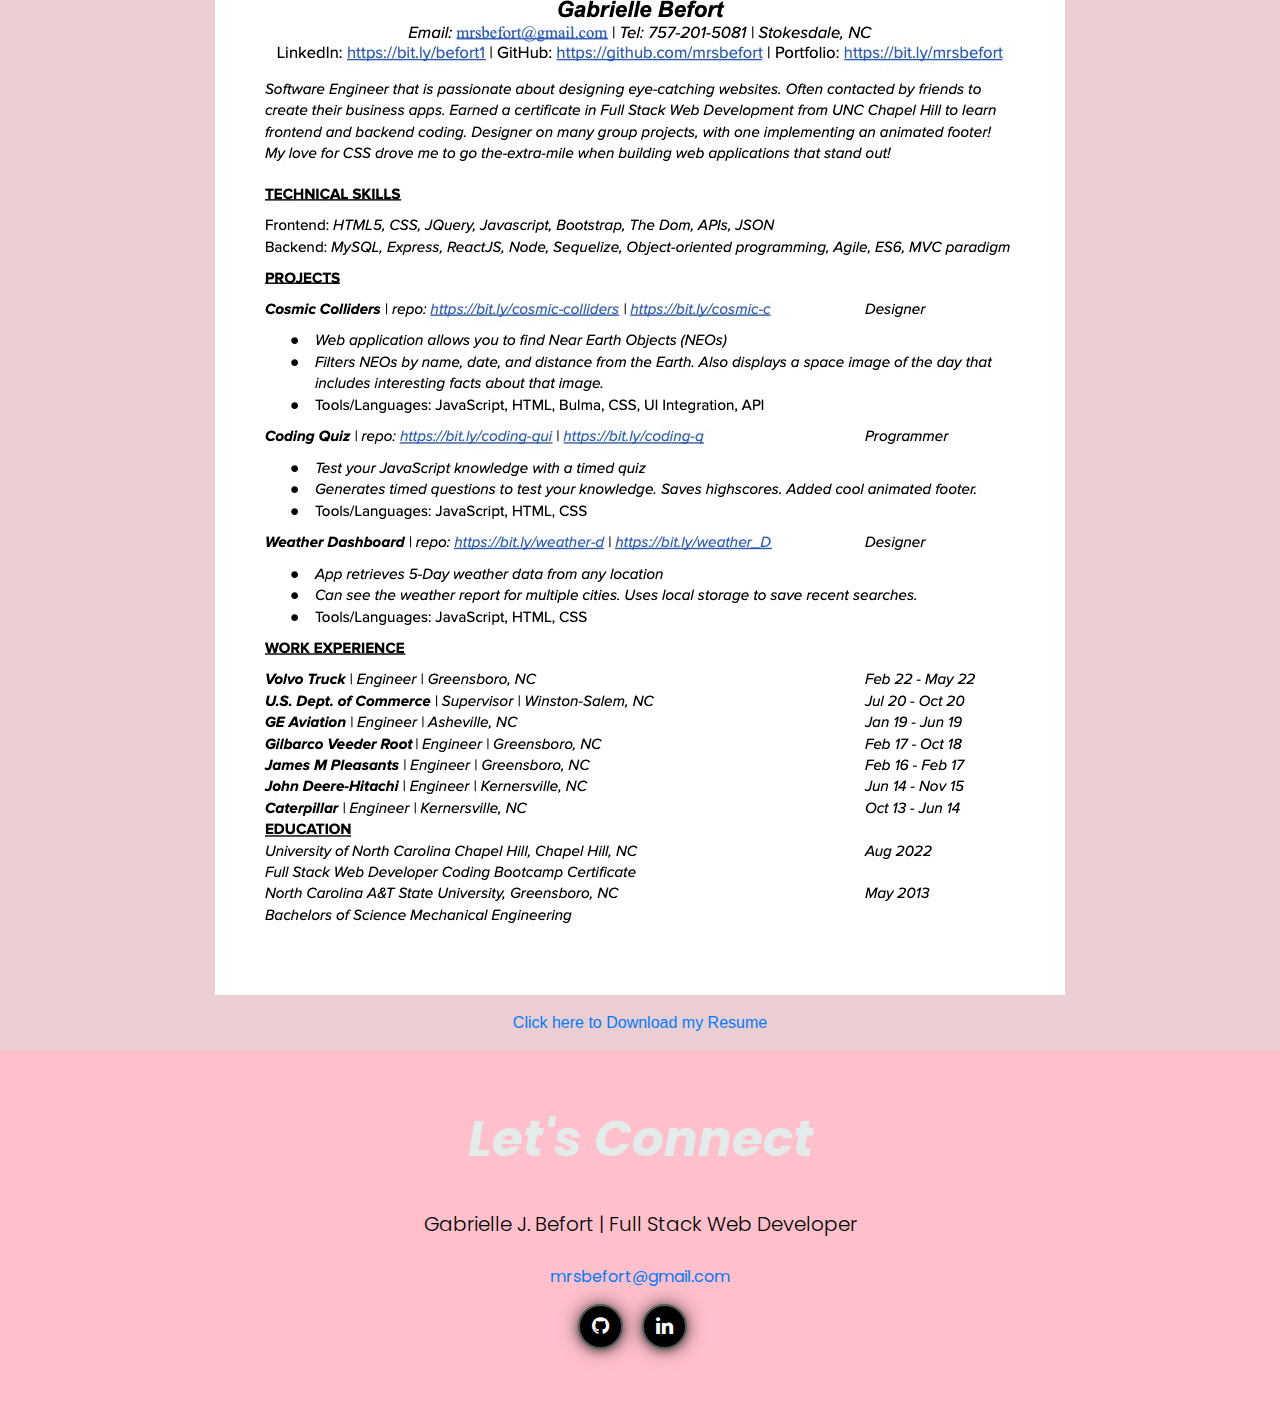
==== commit 129b0b44: "adding media queries" ====
--- a/index.html
+++ b/index.html
@@ -13,6 +13,7 @@
     </head>
   <body>
     <!-- Navbar -->
+    <header>
     <div class="hero">
     <nav class="navbar navbar-expand-lg d-flex justify-content-center" id="navbar">
       <div>
@@ -49,13 +50,14 @@
           </div>         
     </div>
   </div>
+</header>
     <!-- End of Hero -->
     <!-- "About Me" start-->
     <div class="container-fluid">
       <div class="text-center">
         <img src="./assets/images/hero-bg.jpeg" class="rounded-circle w-25 p-3">
       </div>
-      <div class="text-center fw-semibold mt-4 mb-4 p-3 text-decoration-underline " id="About">
+      <div class="section-title text-center fw-semibold mt-4 mb-4 p-3 text-decoration-underline " id="About">
         <h2>About Me</h2>
       </div>
       <div class="container-sm fs-4 text-center p-3 mb-5"> I’m a software engineer able to design eye-catching user friendly websites for clients. 
@@ -68,7 +70,7 @@
       <!-- end "About Me" -->
       <!--Resume-->
       <div class="resume shadoww">
-      <div href="#Resume" class="text-center fw-semibold mt-5 text-decoration-underline" id="Resume">
+      <div href="#Resume" class="section-title text-center fw-semibold mt-5 text-decoration-underline" id="Resume">
         <h2>Resume</h2>
       </div>
       <div class="text-center">
@@ -90,7 +92,7 @@
   <div class="container">
     <div class="footer__content bg-pink">
       <div class="footer__heading">
-        <h2 class="mb-5 hero-ctaa1">Let's Connect</h2>
+        <h2 class="mb-5 section-title hero-ctaa1">Let's Connect</h2>
       </div>
       <p class="text-black">Gabrielle J. Befort | Full Stack Web Developer</p>
       <a class="text-black" href="mailto:mrsbefort@gmail.com">mrsbefort@gmail.com</a><br>
--- a/assets/css/style.css
+++ b/assets/css/style.css
@@ -194,4 +194,109 @@
   font-style: italic;
   font-size: 25px;
   color: white; 
+}
+
+
+
+/* MEDIA QUERY FOR TABLETS AND SMALLER */
+@media screen and (max-width: 1482px) {
+  header{
+    display: flex;
+  }
+  .hero-ctaa{
+    display: flex;
+    font-size: 40px;
+    justify-content: flex-start;
+  }
+  #navbar{
+    display: flex;
+    align-items: flex-start;
+    justify-content: flex-start;
+    flex-direction: column;
+  }
+.nav-item{
+  flex-direction: column;
+}
+.hero-cta{
+  background-color: pink;
+  opacity: .9;
+  border-radius: 50px;
+font-size: 22px;
+}
+  section {
+    padding: 30px 15px;
+  }
+
+  .workbg h5 {
+    flex: 1 100%;
+    text-align: center;
+  }
+
+  .workbg p{
+    flex: 2 100%;
+    text-align: center;
+    justify-content: center;
+  }
+
+  .workbg a{
+    flex: 0 32%;
+    margin-right: 0;
+    margin-top: 15px;
+    margin-bottom: 15px;
+  }
+
+}
+
+/* MEDIA QUERY FOR MOBILE PHONES AND SMALLER */
+@media screen and (max-width: 998px) {
+
+#navbarNavDropdown {
+  justify-content: center;
+  font-size: 12px;
+  align-items: flex-start;
+}
+}
+/* MEDIA QUERY FOR SMALLER DESKTOP SCREENS AND SMALLER */
+@media screen and (max-width: 980px) {
+  header {
+    padding-bottom: 0;
+    justify-content: center;
+  }
+
+  header h2 {
+    width: 100%;
+    text-align: center;
+  }
+
+  header nav ul {
+    margin-top: 20px;
+    width: 100%;
+    justify-content: center;
+  }
+
+  header nav ul li a {
+    font-size: 20px;
+  }
+
+  footer h2, footer div {
+    text-align: center;
+    width: 100%;
+  }
+
+  .hero-cta, .hero-ctaa, .hero-ctaa2, .hero-cta2{
+    width: 100%;
+  }
+  
+  .hero-cta {
+    text-align: center;
+  }
+
+  .section-title {
+    width: 80%;
+  }
+  
+  .project{
+    flex: 0 70%;
+  }
+
 }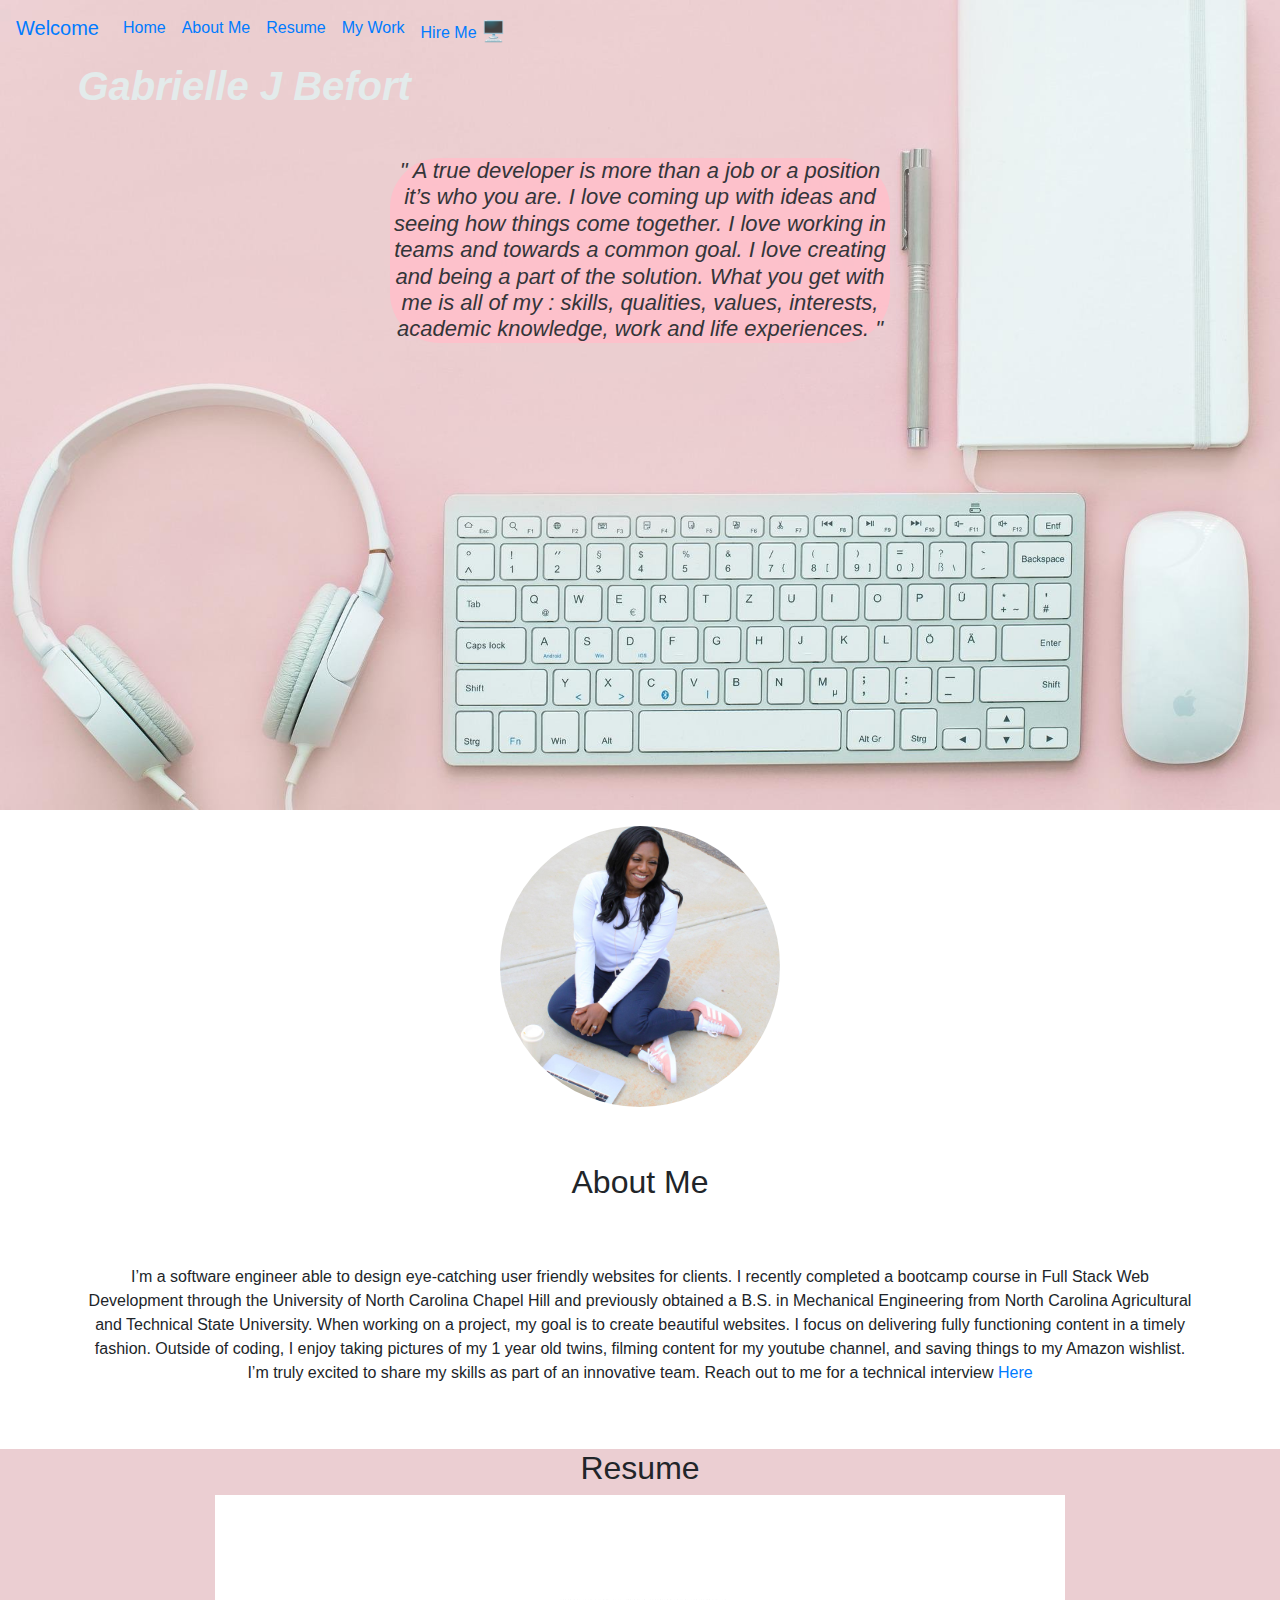
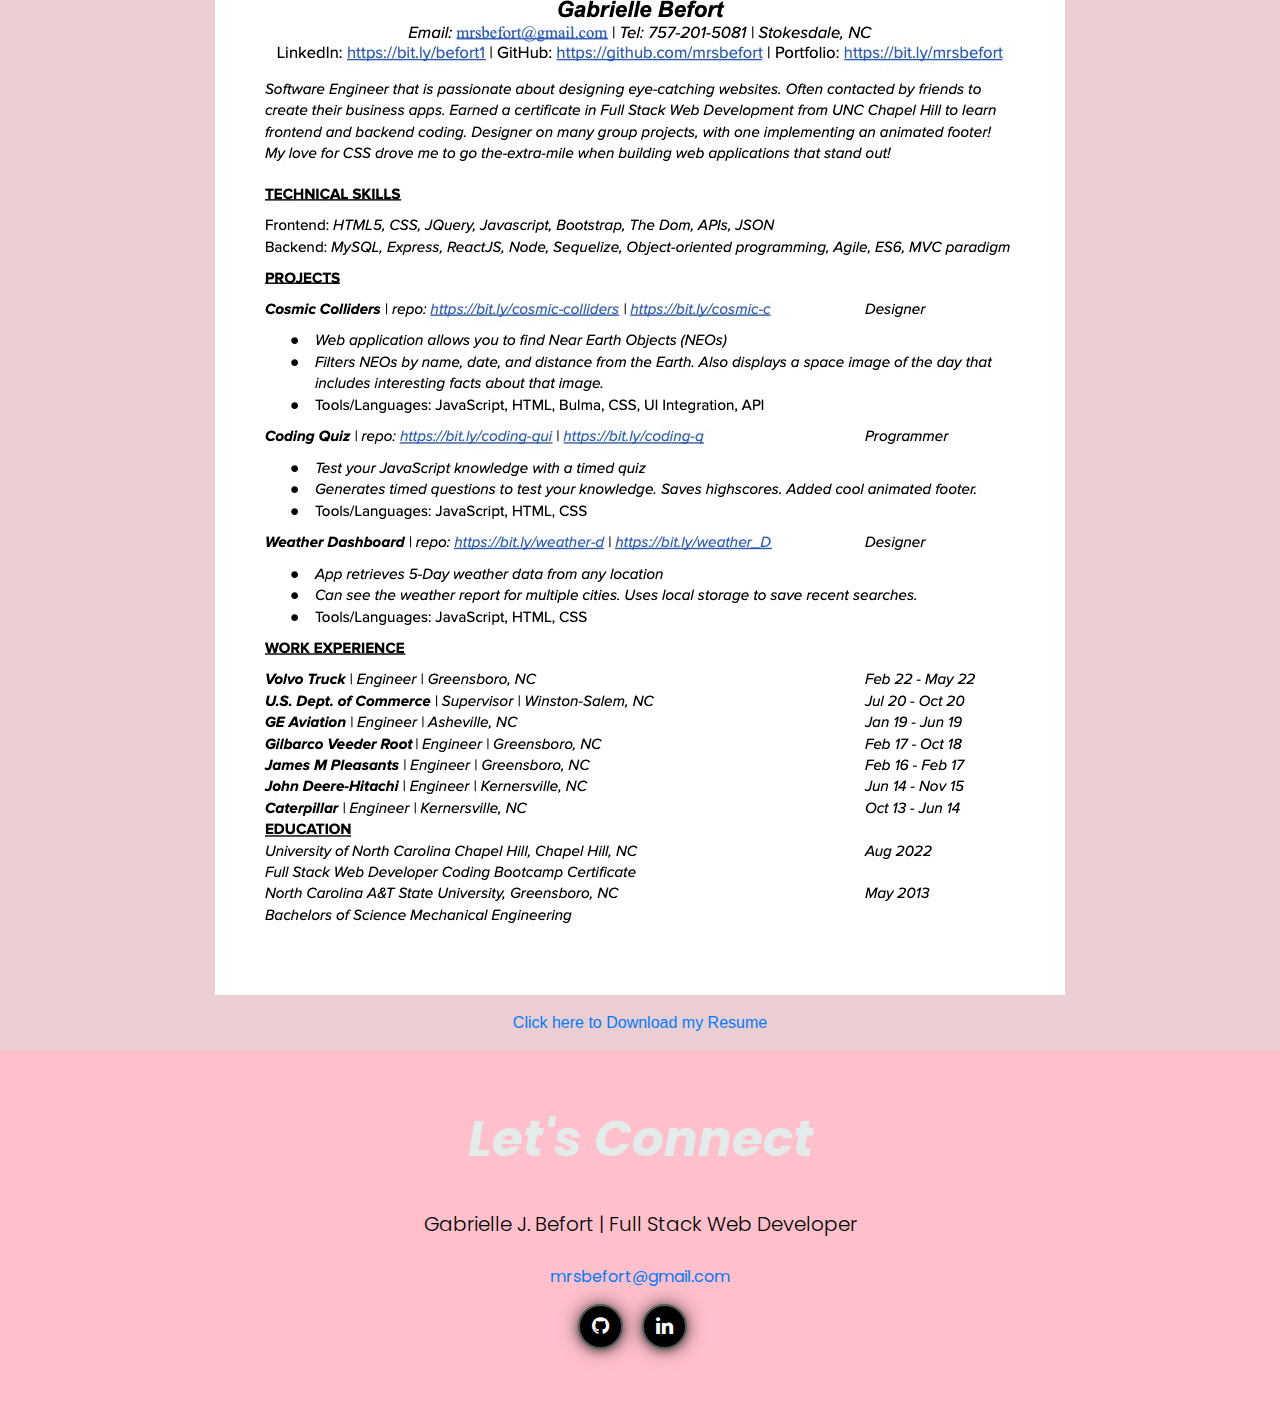
==== commit 51c79377: "bio change" ====
--- a/index.html
+++ b/index.html
@@ -61,7 +61,7 @@
         <h2>About Me</h2>
       </div>
       <div class="container-sm fs-4 text-center p-3 mb-5"> I’m a software engineer able to design eye-catching user friendly websites for clients. 
-        I recently earned a certificate in Full Stack Web Development from the University of North Carolina Chapel Hill and previously obtained a B.S. in Mechanical Engineering from North Carolina Agricultural and Technical State University. 
+        I recently completed a bootcamp course in Full Stack Web Development through the University of North Carolina Chapel Hill and previously obtained a B.S. in Mechanical Engineering from North Carolina Agricultural and Technical State University. 
         When working on a project, my goal is to create beautiful websites. I focus on delivering fully functioning content in a timely fashion. 
         Outside of coding, I enjoy taking pictures of my 1 year old twins, filming content for my youtube channel, and saving things to my Amazon wishlist. 
         I’m truly excited to share my skills as part of an innovative team. Reach out to me for a technical interview  <a href="#Contact">Here</a>
